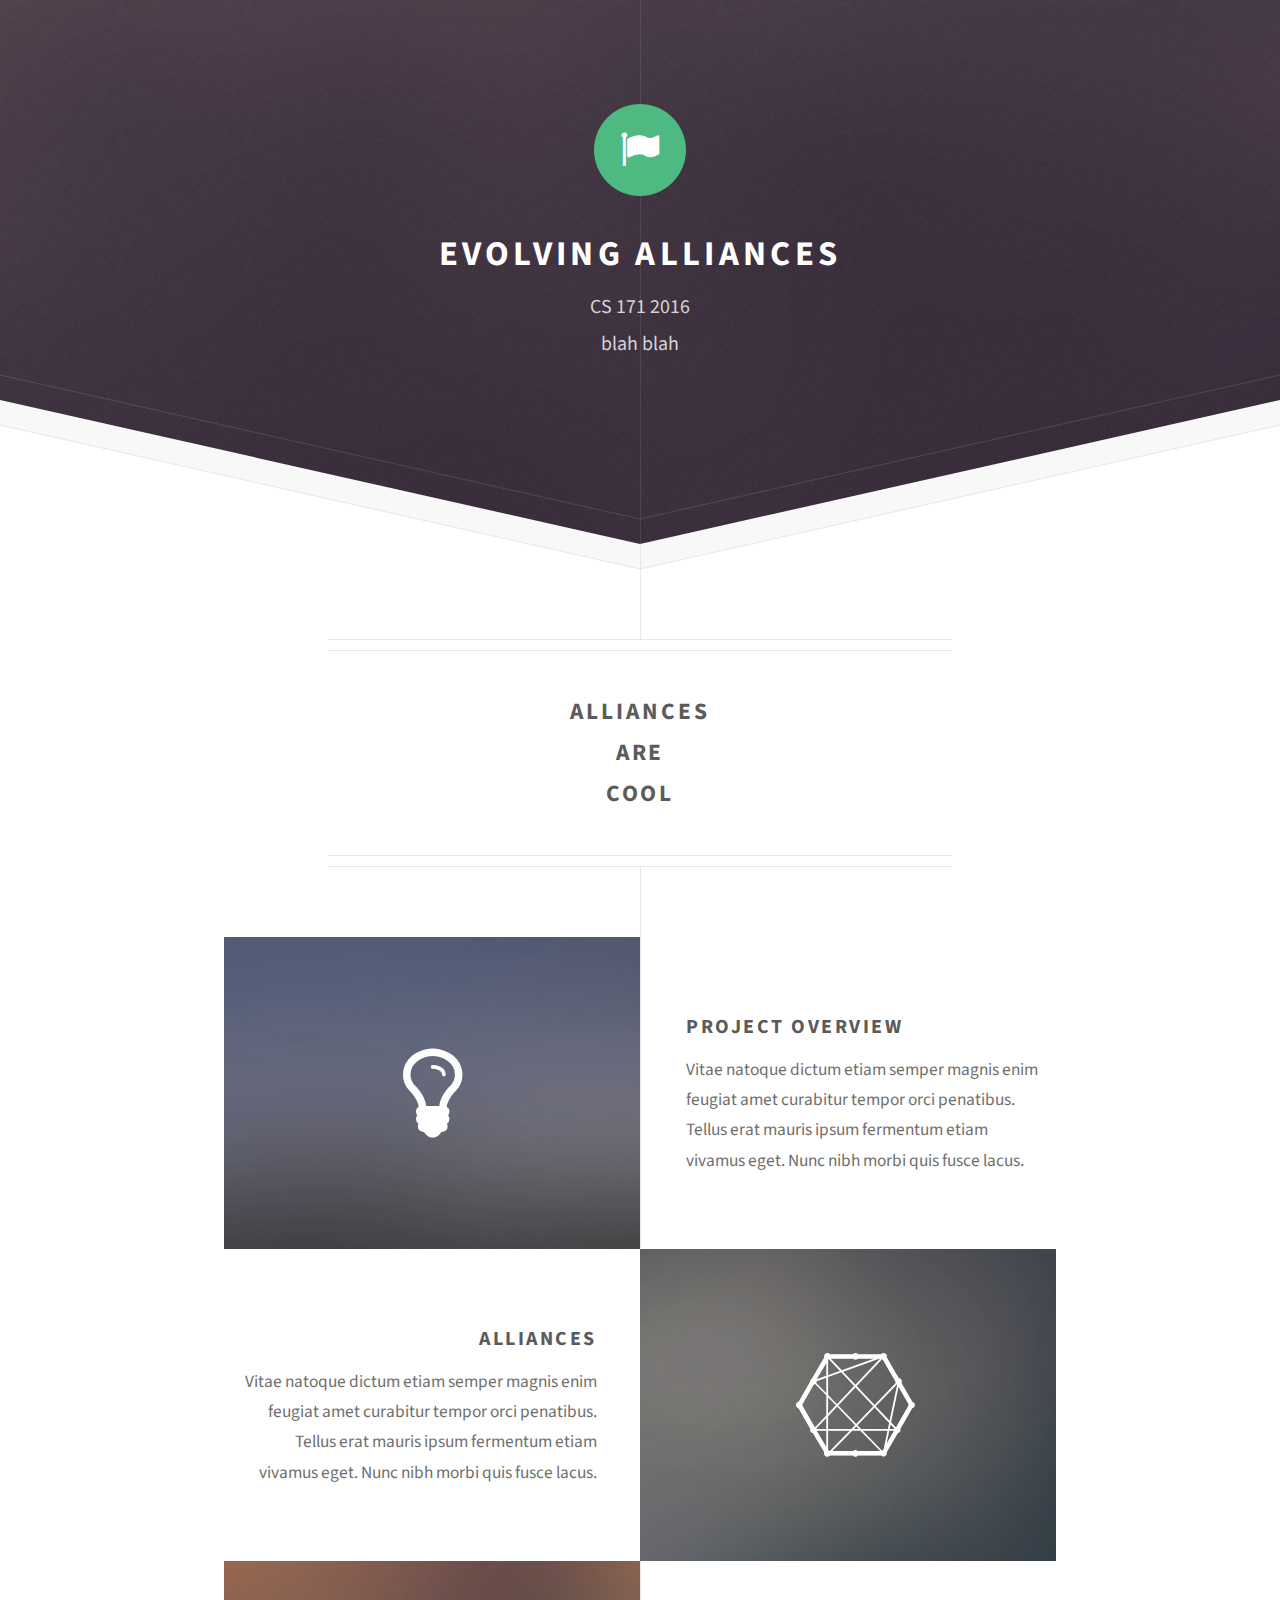
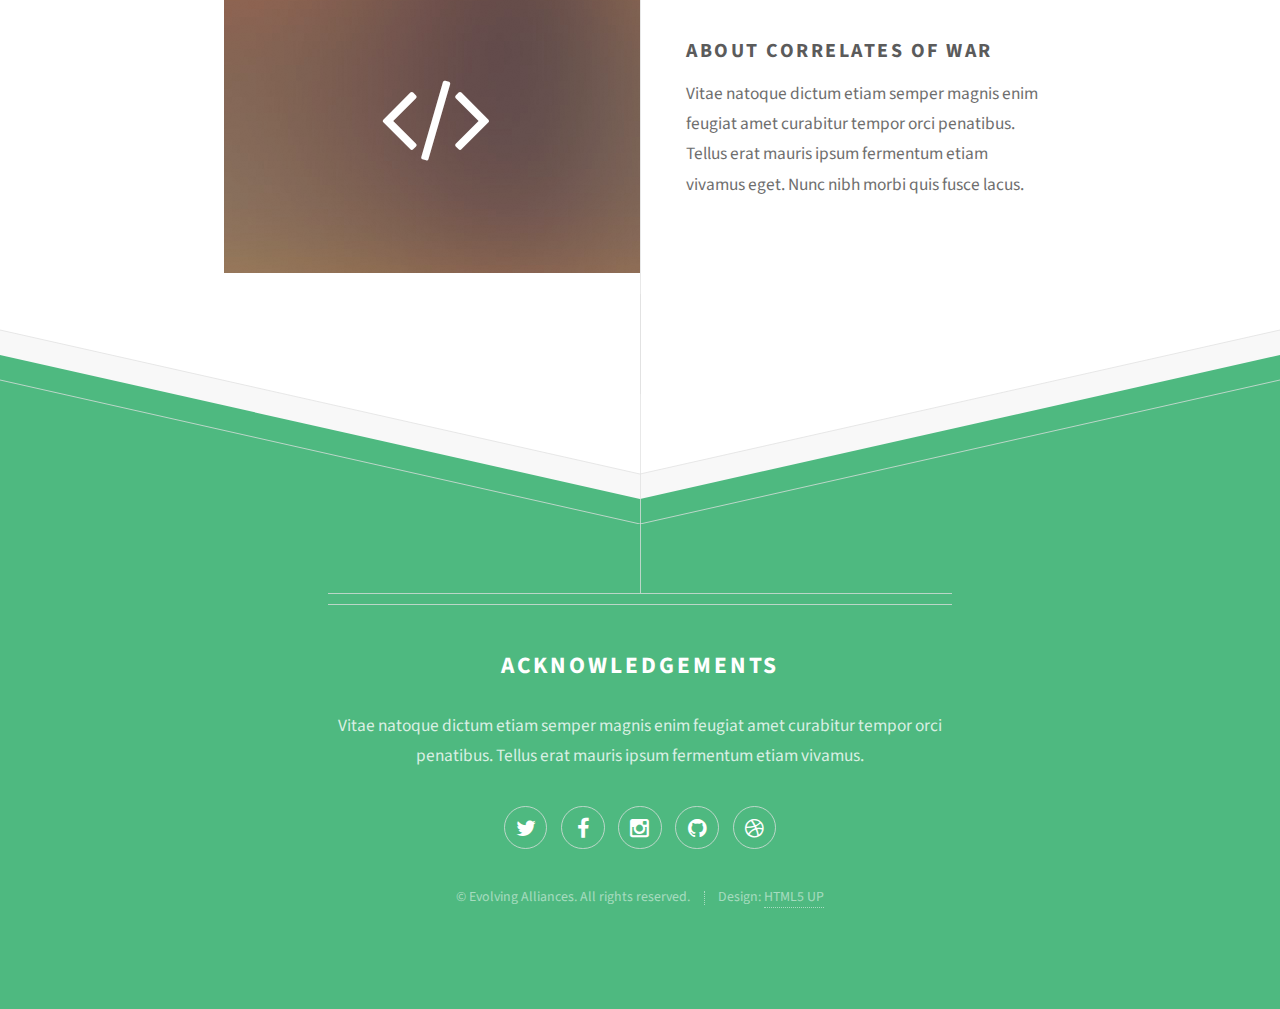
==== full-site/index.html @ dded94b3 "full site stuff, still super not final" ====
<!DOCTYPE HTML>
<!--
	Directive by HTML5 UP
	html5up.net | @n33co
	Free for personal and commercial use under the CCA 3.0 license (html5up.net/license)
-->
<html>
	<head>
		<title>Directive by HTML5 UP</title>
		<meta charset="utf-8" />
		<meta name="viewport" content="width=device-width, initial-scale=1" />
		<!--[if lte IE 8]><script src="assets/js/ie/html5shiv.js"></script><![endif]-->
		<link rel="stylesheet" href="assets/css/main.css" />
		<!--[if lte IE 8]><link rel="stylesheet" href="assets/css/ie8.css" /><![endif]-->
	</head>
	<body>

		<!-- Header -->
			<div id="header">
				<span class="logo icon fa-flag"></span>
				<h1>Evolving Alliances</h1>
				<p>CS 171 2016</p>
				<p>blah blah</p>
			</div>

		<!-- Main -->
			<div id="main">

				<header class="major container 75%">
					<h2>alliances
					<br />
					are
					<br />
					cool</h2>
					<!--
					<p>Tellus erat mauris ipsum fermentum<br />
					etiam vivamus nunc nibh morbi.</p>
					-->
				</header>

				<div class="box alt container">
					<section class="feature left">
						<a href="overview.html" class="image icon  fa-lightbulb-o"><img src="images/pic01.jpg" alt="" /></a>
						<div class="content">
							<h3>Project Overview</h3>
							<p>Vitae natoque dictum etiam semper magnis enim feugiat amet curabitur tempor orci penatibus. Tellus erat mauris ipsum fermentum etiam vivamus eget. Nunc nibh morbi quis fusce lacus.</p>
						</div>
					</section>
					<section class="feature right">
						<a href="map.html" class="image icon  fa-connectdevelop"><img src="images/pic02.jpg" alt="" /></a>
						<div class="content">
							<h3>Alliances</h3>
							<p>Vitae natoque dictum etiam semper magnis enim feugiat amet curabitur tempor orci penatibus. Tellus erat mauris ipsum fermentum etiam vivamus eget. Nunc nibh morbi quis fusce lacus.</p>
						</div>
					</section>
					<section class="feature left">
						<a href="correlates.html" class="image icon fa-code"><img src="images/pic03.jpg" alt="" /></a>
						<div class="content">
							<h3>About Correlates of War</h3>
							<p>Vitae natoque dictum etiam semper magnis enim feugiat amet curabitur tempor orci penatibus. Tellus erat mauris ipsum fermentum etiam vivamus eget. Nunc nibh morbi quis fusce lacus.</p>
						</div>
					</section>
				</div>

				<!--
				<div class="box container">
					<header>
						<h2>A lot of generic stuff</h2>
					</header>
					<section>
						<header>
							<h3>Paragraph</h3>
							<p>This is the subtitle for this particular heading</p>
						</header>
						<p>Phasellus nisl nisl, varius id <sup>porttitor sed pellentesque</sup> ac orci. Pellentesque
						habitant <strong>strong</strong> tristique <b>bold</b> et netus <i>italic</i> malesuada <em>emphasized</em> ac turpis egestas. Morbi
						leo suscipit ut. Praesent <sub>id turpis vitae</sub> turpis pretium ultricies. Vestibulum sit
						amet risus elit.</p>
					</section>
					<section>
						<header>
							<h3>Blockquote</h3>
						</header>
						<blockquote>Fringilla nisl. Donec accumsan interdum nisi, quis tincidunt felis sagittis eget.
						tempus euismod. Vestibulum ante ipsum primis in faucibus.</blockquote>
					</section>
					<section>
						<header>
							<h3>Divider</h3>
						</header>
						<p>Donec consectetur vestibulum dolor et pulvinar. Etiam vel felis enim, at viverra
						ligula. Ut porttitor sagittis lorem, quis eleifend nisi ornare vel. Praesent nec orci
						facilisis leo magna. Cras sit amet urna eros, id egestas urna. Quisque aliquam
						tempus euismod. Vestibulum ante ipsum primis in faucibus orci luctus et ultrices
						posuere cubilia.</p>
						<hr />
						<p>Donec consectetur vestibulum dolor et pulvinar. Etiam vel felis enim, at viverra
						ligula. Ut porttitor sagittis lorem, quis eleifend nisi ornare vel. Praesent nec orci
						facilisis leo magna. Cras sit amet urna eros, id egestas urna. Quisque aliquam
						tempus euismod. Vestibulum ante ipsum primis in faucibus orci luctus et ultrices
						posuere cubilia.</p>
					</section>
					<section>
						<header>
							<h3>Unordered List</h3>
						</header>
						<ul class="default">
							<li>Donec consectetur vestibulum dolor et pulvinar. Etiam vel felis enim, at viverra ligula. Ut porttitor sagittis lorem, quis eleifend nisi ornare vel.</li>
							<li>Donec consectetur vestibulum dolor et pulvinar. Etiam vel felis enim, at viverra ligula. Ut porttitor sagittis lorem, quis eleifend nisi ornare vel.</li>
							<li>Donec consectetur vestibulum dolor et pulvinar. Etiam vel felis enim, at viverra ligula. Ut porttitor sagittis lorem, quis eleifend nisi ornare vel.</li>
							<li>Donec consectetur vestibulum dolor et pulvinar. Etiam vel felis enim, at viverra ligula. Ut porttitor sagittis lorem, quis eleifend nisi ornare vel.</li>
						</ul>
					</section>
					<section>
						<header>
							<h3>Ordered List</h3>
						</header>
						<ol class="default">
							<li>Donec consectetur vestibulum dolor et pulvinar. Etiam vel felis enim, at viverra ligula. Ut porttitor sagittis lorem, quis eleifend nisi ornare vel.</li>
							<li>Donec consectetur vestibulum dolor et pulvinar. Etiam vel felis enim, at viverra ligula. Ut porttitor sagittis lorem, quis eleifend nisi ornare vel.</li>
							<li>Donec consectetur vestibulum dolor et pulvinar. Etiam vel felis enim, at viverra ligula. Ut porttitor sagittis lorem, quis eleifend nisi ornare vel.</li>
							<li>Donec consectetur vestibulum dolor et pulvinar. Etiam vel felis enim, at viverra ligula. Ut porttitor sagittis lorem, quis eleifend nisi ornare vel.</li>
						</ol>
					</section>
					<section>
						<header>
							<h3>Table</h3>
						</header>
						<div class="table-wrapper">
							<table class="default">
								<thead>
									<tr>
										<th>ID</th>
										<th>Name</th>
										<th>Description</th>
										<th>Price</th>
									</tr>
								</thead>
								<tbody>
									<tr>
										<td>45815</td>
										<td>Something</td>
										<td>Ut porttitor sagittis lorem, quis eleifend nisi ornare vel.</td>
										<td>29.99</td>
									</tr>
									<tr>
										<td>24524</td>
										<td>Nothing</td>
										<td>Ut porttitor sagittis lorem, quis eleifend nisi ornare vel.</td>
										<td>19.99</td>
									</tr>
									<tr>
										<td>45815</td>
										<td>Something</td>
										<td>Ut porttitor sagittis lorem, quis eleifend nisi ornare vel.</td>
										<td>29.99</td>
									</tr>
									<tr>
										<td>24524</td>
										<td>Nothing</td>
										<td>Ut porttitor sagittis lorem, quis eleifend nisi ornare vel.</td>
										<td>19.99</td>
									</tr>
								</tbody>
								<tfoot>
									<tr>
										<td colspan="3"></td>
										<td>100.00</td>
									</tr>
								</tfoot>
							</table>
						</div>
					</section>
					<section>
						<header>
							<h3>Form</h3>
						</header>
						<form method="post" action="#">
							<div class="row">
								<div class="6u 12u(mobilep)">
									<label for="name">Name</label>
									<input class="text" type="text" name="name" id="name" value="" placeholder="John Doe" />
								</div>
								<div class="6u 12u(mobilep)">
									<label for="email">Email</label>
									<input class="text" type="text" name="email" id="email" value="" placeholder="johndoe@domain.tld" />
								</div>
							</div>
							<div class="row">
								<div class="12u">
									<label for="subject">Subject</label>
									<input class="text" type="text" name="subject" id="subject" value="" placeholder="Enter your subject" />
								</div>
							</div>
							<div class="row">
								<div class="12u">
									<label for="subject">Message</label>
									<textarea name="message" id="message" placeholder="Enter your message" rows="6"></textarea>
								</div>
							</div>
							<div class="row">
								<div class="12u">
									<ul class="actions">
										<li><input type="submit" value="Send" /></li>
										<li><input type="reset" value="Reset" class="alt" /></li>
									</ul>
								</div>
							</div>
						</form>
					</section>
				</div>
				-->

			</div>

		<!-- Footer -->
			<div id="footer">
				<div class="container 75%">

					<header class="major last">
						<h2>Acknowledgements</h2>
					</header>

					<p>Vitae natoque dictum etiam semper magnis enim feugiat amet curabitur tempor
					orci penatibus. Tellus erat mauris ipsum fermentum etiam vivamus.</p>

					<ul class="icons">
						<li><a href="#" class="icon fa-twitter"><span class="label">Twitter</span></a></li>
						<li><a href="#" class="icon fa-facebook"><span class="label">Facebook</span></a></li>
						<li><a href="#" class="icon fa-instagram"><span class="label">Instagram</span></a></li>
						<li><a href="#" class="icon fa-github"><span class="label">Github</span></a></li>
						<li><a href="#" class="icon fa-dribbble"><span class="label">Dribbble</span></a></li>
					</ul>

					<ul class="copyright">
						<li>&copy; Evolving Alliances. All rights reserved.</li><li>Design: <a href="http://html5up.net">HTML5 UP</a></li>
					</ul>

				</div>
			</div>

		<!-- Scripts -->
			<script src="assets/js/jquery.min.js"></script>
			<script src="assets/js/skel.min.js"></script>
			<script src="assets/js/util.js"></script>
			<!--[if lte IE 8]><script src="assets/js/ie/respond.min.js"></script><![endif]-->
			<script src="assets/js/main.js"></script>

	</body>
</html>
---- full-site/assets/css/main.css ----
@import url("font-awesome.min.css");
@import url("http://fonts.googleapis.com/css?family=Source+Sans+Pro:300,300italic,400,400italic,600,600italic,700,700italic");

/*
	Directive by HTML5 UP
	html5up.net | @n33co
	Free for personal and commercial use under the CCA 3.0 license (html5up.net/license)
*/

/* Reset */

	html, body, div, span, applet, object, iframe, h1, h2, h3, h4, h5, h6, p, blockquote, pre, a, abbr, acronym, address, big, cite, code, del, dfn, em, img, ins, kbd, q, s, samp, small, strike, strong, sub, sup, tt, var, b, u, i, center, dl, dt, dd, ol, ul, li, fieldset, form, label, legend, table, caption, tbody, tfoot, thead, tr, th, td, article, aside, canvas, details, embed, figure, figcaption, footer, header, hgroup, menu, nav, output, ruby, section, summary, time, mark, audio, video {
		margin: 0;
		padding: 0;
		border: 0;
		font-size: 100%;
		font: inherit;
		vertical-align: baseline;
	}

	article, aside, details, figcaption, figure, footer, header, hgroup, menu, nav, section {
		display: block;
	}

	body {
		line-height: 1;
	}

	ol, ul {
		list-style: none;
	}

	blockquote, q {
		quotes: none;
	}

	blockquote:before, blockquote:after, q:before, q:after {
		content: '';
		content: none;
	}

	table {
		border-collapse: collapse;
		border-spacing: 0;
	}

	body {
		-webkit-text-size-adjust: none;
	}

/* Box Model */

	*, *:before, *:after {
		-moz-box-sizing: border-box;
		-webkit-box-sizing: border-box;
		box-sizing: border-box;
	}

/* Containers */

	.container {
		margin-left: auto;
		margin-right: auto;
	}

	.container.\31 25\25 {
		width: 100%;
		max-width: 63.75em;
		min-width: 51em;
	}

	.container.\37 5\25 {
		width: 38.25em;
	}

	.container.\35 0\25 {
		width: 25.5em;
	}

	.container.\32 5\25 {
		width: 12.75em;
	}

	.container {
		width: 51em;
	}

	@media screen and (max-width: 1680px) {

		.container.\31 25\25 {
			width: 100%;
			max-width: 63.75em;
			min-width: 51em;
		}

		.container.\37 5\25 {
			width: 38.25em;
		}

		.container.\35 0\25 {
			width: 25.5em;
		}

		.container.\32 5\25 {
			width: 12.75em;
		}

		.container {
			width: 51em;
		}

	}

	@media screen and (max-width: 1280px) {

		.container.\31 25\25 {
			width: 100%;
			max-width: 60em;
			min-width: 48em;
		}

		.container.\37 5\25 {
			width: 36em;
		}

		.container.\35 0\25 {
			width: 24em;
		}

		.container.\32 5\25 {
			width: 12em;
		}

		.container {
			width: 48em;
		}

	}

	@media screen and (max-width: 980px) {

		.container.\31 25\25 {
			width: 100%;
			max-width: 118.75%;
			min-width: 95%;
		}

		.container.\37 5\25 {
			width: 71.25%;
		}

		.container.\35 0\25 {
			width: 47.5%;
		}

		.container.\32 5\25 {
			width: 23.75%;
		}

		.container {
			width: 95%;
		}

	}

	@media screen and (max-width: 840px) {

		.container.\31 25\25 {
			width: 100%;
			max-width: 118.75%;
			min-width: 95%;
		}

		.container.\37 5\25 {
			width: 71.25%;
		}

		.container.\35 0\25 {
			width: 47.5%;
		}

		.container.\32 5\25 {
			width: 23.75%;
		}

		.container {
			width: 95% !important;
		}

	}

	@media screen and (max-width: 736px) {

		.container.\31 25\25 {
			width: 100%;
			max-width: 112.5%;
			min-width: 90%;
		}

		.container.\37 5\25 {
			width: 67.5%;
		}

		.container.\35 0\25 {
			width: 45%;
		}

		.container.\32 5\25 {
			width: 22.5%;
		}

		.container {
			width: 90% !important;
		}

	}

	@media screen and (max-width: 480px) {

		.container.\31 25\25 {
			width: 100%;
			max-width: 125%;
			min-width: 100%;
		}

		.container.\37 5\25 {
			width: 75%;
		}

		.container.\35 0\25 {
			width: 50%;
		}

		.container.\32 5\25 {
			width: 25%;
		}

		.container {
			width: 100% !important;
		}

	}

/* Grid */

	.row {
		border-bottom: solid 1px transparent;
		-moz-box-sizing: border-box;
		-webkit-box-sizing: border-box;
		box-sizing: border-box;
	}

	.row > * {
		float: left;
		-moz-box-sizing: border-box;
		-webkit-box-sizing: border-box;
		box-sizing: border-box;
	}

	.row:after, .row:before {
		content: '';
		display: block;
		clear: both;
		height: 0;
	}

	.row.uniform > * > :first-child {
		margin-top: 0;
	}

	.row.uniform > * > :last-child {
		margin-bottom: 0;
	}

	.row.\30 \25 > * {
		padding: 0px 0 0 0px;
	}

	.row.\30 \25 {
		margin: 0px 0 -1px 0px;
	}

	.row.uniform.\30 \25 > * {
		padding: 0px 0 0 0px;
	}

	.row.uniform.\30 \25 {
		margin: 0px 0 -1px 0px;
	}

	.row > * {
		padding: 30px 0 0 30px;
	}

	.row {
		margin: -30px 0 -1px -30px;
	}

	.row.uniform > * {
		padding: 30px 0 0 30px;
	}

	.row.uniform {
		margin: -30px 0 -1px -30px;
	}

	.row.\32 00\25 > * {
		padding: 60px 0 0 60px;
	}

	.row.\32 00\25 {
		margin: -60px 0 -1px -60px;
	}

	.row.uniform.\32 00\25 > * {
		padding: 60px 0 0 60px;
	}

	.row.uniform.\32 00\25 {
		margin: -60px 0 -1px -60px;
	}

	.row.\31 50\25 > * {
		padding: 45px 0 0 45px;
	}

	.row.\31 50\25 {
		margin: -45px 0 -1px -45px;
	}

	.row.uniform.\31 50\25 > * {
		padding: 45px 0 0 45px;
	}

	.row.uniform.\31 50\25 {
		margin: -45px 0 -1px -45px;
	}

	.row.\35 0\25 > * {
		padding: 15px 0 0 15px;
	}

	.row.\35 0\25 {
		margin: -15px 0 -1px -15px;
	}

	.row.uniform.\35 0\25 > * {
		padding: 15px 0 0 15px;
	}

	.row.uniform.\35 0\25 {
		margin: -15px 0 -1px -15px;
	}

	.row.\32 5\25 > * {
		padding: 7.5px 0 0 7.5px;
	}

	.row.\32 5\25 {
		margin: -7.5px 0 -1px -7.5px;
	}

	.row.uniform.\32 5\25 > * {
		padding: 7.5px 0 0 7.5px;
	}

	.row.uniform.\32 5\25 {
		margin: -7.5px 0 -1px -7.5px;
	}

	.\31 2u, .\31 2u\24 {
		width: 100%;
		clear: none;
		margin-left: 0;
	}

	.\31 1u, .\31 1u\24 {
		width: 91.6666666667%;
		clear: none;
		margin-left: 0;
	}

	.\31 0u, .\31 0u\24 {
		width: 83.3333333333%;
		clear: none;
		margin-left: 0;
	}

	.\39 u, .\39 u\24 {
		width: 75%;
		clear: none;
		margin-left: 0;
	}

	.\38 u, .\38 u\24 {
		width: 66.6666666667%;
		clear: none;
		margin-left: 0;
	}

	.\37 u, .\37 u\24 {
		width: 58.3333333333%;
		clear: none;
		margin-left: 0;
	}

	.\36 u, .\36 u\24 {
		width: 50%;
		clear: none;
		margin-left: 0;
	}

	.\35 u, .\35 u\24 {
		width: 41.6666666667%;
		clear: none;
		margin-left: 0;
	}

	.\34 u, .\34 u\24 {
		width: 33.3333333333%;
		clear: none;
		margin-left: 0;
	}

	.\33 u, .\33 u\24 {
		width: 25%;
		clear: none;
		margin-left: 0;
	}

	.\32 u, .\32 u\24 {
		width: 16.6666666667%;
		clear: none;
		margin-left: 0;
	}

	.\31 u, .\31 u\24 {
		width: 8.3333333333%;
		clear: none;
		margin-left: 0;
	}

	.\31 2u\24 + *,
	.\31 1u\24 + *,
	.\31 0u\24 + *,
	.\39 u\24 + *,
	.\38 u\24 + *,
	.\37 u\24 + *,
	.\36 u\24 + *,
	.\35 u\24 + *,
	.\34 u\24 + *,
	.\33 u\24 + *,
	.\32 u\24 + *,
	.\31 u\24 + * {
		clear: left;
	}

	.\-11u {
		margin-left: 91.66667%;
	}

	.\-10u {
		margin-left: 83.33333%;
	}

	.\-9u {
		margin-left: 75%;
	}

	.\-8u {
		margin-left: 66.66667%;
	}

	.\-7u {
		margin-left: 58.33333%;
	}

	.\-6u {
		margin-left: 50%;
	}

	.\-5u {
		margin-left: 41.66667%;
	}

	.\-4u {
		margin-left: 33.33333%;
	}

	.\-3u {
		margin-left: 25%;
	}

	.\-2u {
		margin-left: 16.66667%;
	}

	.\-1u {
		margin-left: 8.33333%;
	}

	@media screen and (max-width: 1680px) {

		.row > * {
			padding: 30px 0 0 30px;
		}

		.row {
			margin: -30px 0 -1px -30px;
		}

		.row.uniform > * {
			padding: 30px 0 0 30px;
		}

		.row.uniform {
			margin: -30px 0 -1px -30px;
		}

		.row.\32 00\25 > * {
			padding: 60px 0 0 60px;
		}

		.row.\32 00\25 {
			margin: -60px 0 -1px -60px;
		}

		.row.uniform.\32 00\25 > * {
			padding: 60px 0 0 60px;
		}

		.row.uniform.\32 00\25 {
			margin: -60px 0 -1px -60px;
		}

		.row.\31 50\25 > * {
			padding: 45px 0 0 45px;
		}

		.row.\31 50\25 {
			margin: -45px 0 -1px -45px;
		}

		.row.uniform.\31 50\25 > * {
			padding: 45px 0 0 45px;
		}

		.row.uniform.\31 50\25 {
			margin: -45px 0 -1px -45px;
		}

		.row.\35 0\25 > * {
			padding: 15px 0 0 15px;
		}

		.row.\35 0\25 {
			margin: -15px 0 -1px -15px;
		}

		.row.uniform.\35 0\25 > * {
			padding: 15px 0 0 15px;
		}

		.row.uniform.\35 0\25 {
			margin: -15px 0 -1px -15px;
		}

		.row.\32 5\25 > * {
			padding: 7.5px 0 0 7.5px;
		}

		.row.\32 5\25 {
			margin: -7.5px 0 -1px -7.5px;
		}

		.row.uniform.\32 5\25 > * {
			padding: 7.5px 0 0 7.5px;
		}

		.row.uniform.\32 5\25 {
			margin: -7.5px 0 -1px -7.5px;
		}

		.\31 2u\28wide\29, .\31 2u\24\28wide\29 {
			width: 100%;
			clear: none;
			margin-left: 0;
		}

		.\31 1u\28wide\29, .\31 1u\24\28wide\29 {
			width: 91.6666666667%;
			clear: none;
			margin-left: 0;
		}

		.\31 0u\28wide\29, .\31 0u\24\28wide\29 {
			width: 83.3333333333%;
			clear: none;
			margin-left: 0;
		}

		.\39 u\28wide\29, .\39 u\24\28wide\29 {
			width: 75%;
			clear: none;
			margin-left: 0;
		}

		.\38 u\28wide\29, .\38 u\24\28wide\29 {
			width: 66.6666666667%;
			clear: none;
			margin-left: 0;
		}

		.\37 u\28wide\29, .\37 u\24\28wide\29 {
			width: 58.3333333333%;
			clear: none;
			margin-left: 0;
		}

		.\36 u\28wide\29, .\36 u\24\28wide\29 {
			width: 50%;
			clear: none;
			margin-left: 0;
		}

		.\35 u\28wide\29, .\35 u\24\28wide\29 {
			width: 41.6666666667%;
			clear: none;
			margin-left: 0;
		}

		.\34 u\28wide\29, .\34 u\24\28wide\29 {
			width: 33.3333333333%;
			clear: none;
			margin-left: 0;
		}

		.\33 u\28wide\29, .\33 u\24\28wide\29 {
			width: 25%;
			clear: none;
			margin-left: 0;
		}

		.\32 u\28wide\29, .\32 u\24\28wide\29 {
			width: 16.6666666667%;
			clear: none;
			margin-left: 0;
		}

		.\31 u\28wide\29, .\31 u\24\28wide\29 {
			width: 8.3333333333%;
			clear: none;
			margin-left: 0;
		}

		.\31 2u\24\28wide\29 + *,
		.\31 1u\24\28wide\29 + *,
		.\31 0u\24\28wide\29 + *,
		.\39 u\24\28wide\29 + *,
		.\38 u\24\28wide\29 + *,
		.\37 u\24\28wide\29 + *,
		.\36 u\24\28wide\29 + *,
		.\35 u\24\28wide\29 + *,
		.\34 u\24\28wide\29 + *,
		.\33 u\24\28wide\29 + *,
		.\32 u\24\28wide\29 + *,
		.\31 u\24\28wide\29 + * {
			clear: left;
		}

		.\-11u\28wide\29 {
			margin-left: 91.66667%;
		}

		.\-10u\28wide\29 {
			margin-left: 83.33333%;
		}

		.\-9u\28wide\29 {
			margin-left: 75%;
		}

		.\-8u\28wide\29 {
			margin-left: 66.66667%;
		}

		.\-7u\28wide\29 {
			margin-left: 58.33333%;
		}

		.\-6u\28wide\29 {
			margin-left: 50%;
		}

		.\-5u\28wide\29 {
			margin-left: 41.66667%;
		}

		.\-4u\28wide\29 {
			margin-left: 33.33333%;
		}

		.\-3u\28wide\29 {
			margin-left: 25%;
		}

		.\-2u\28wide\29 {
			margin-left: 16.66667%;
		}

		.\-1u\28wide\29 {
			margin-left: 8.33333%;
		}

	}

	@media screen and (max-width: 1280px) {

		.row > * {
			padding: 30px 0 0 30px;
		}

		.row {
			margin: -30px 0 -1px -30px;
		}

		.row.uniform > * {
			padding: 30px 0 0 30px;
		}

		.row.uniform {
			margin: -30px 0 -1px -30px;
		}

		.row.\32 00\25 > * {
			padding: 60px 0 0 60px;
		}

		.row.\32 00\25 {
			margin: -60px 0 -1px -60px;
		}

		.row.uniform.\32 00\25 > * {
			padding: 60px 0 0 60px;
		}

		.row.uniform.\32 00\25 {
			margin: -60px 0 -1px -60px;
		}

		.row.\31 50\25 > * {
			padding: 45px 0 0 45px;
		}

		.row.\31 50\25 {
			margin: -45px 0 -1px -45px;
		}

		.row.uniform.\31 50\25 > * {
			padding: 45px 0 0 45px;
		}

		.row.uniform.\31 50\25 {
			margin: -45px 0 -1px -45px;
		}

		.row.\35 0\25 > * {
			padding: 15px 0 0 15px;
		}

		.row.\35 0\25 {
			margin: -15px 0 -1px -15px;
		}

		.row.uniform.\35 0\25 > * {
			padding: 15px 0 0 15px;
		}

		.row.uniform.\35 0\25 {
			margin: -15px 0 -1px -15px;
		}

		.row.\32 5\25 > * {
			padding: 7.5px 0 0 7.5px;
		}

		.row.\32 5\25 {
			margin: -7.5px 0 -1px -7.5px;
		}

		.row.uniform.\32 5\25 > * {
			padding: 7.5px 0 0 7.5px;
		}

		.row.uniform.\32 5\25 {
			margin: -7.5px 0 -1px -7.5px;
		}

		.\31 2u\28normal\29, .\31 2u\24\28normal\29 {
			width: 100%;
			clear: none;
			margin-left: 0;
		}

		.\31 1u\28normal\29, .\31 1u\24\28normal\29 {
			width: 91.6666666667%;
			clear: none;
			margin-left: 0;
		}

		.\31 0u\28normal\29, .\31 0u\24\28normal\29 {
			width: 83.3333333333%;
			clear: none;
			margin-left: 0;
		}

		.\39 u\28normal\29, .\39 u\24\28normal\29 {
			width: 75%;
			clear: none;
			margin-left: 0;
		}

		.\38 u\28normal\29, .\38 u\24\28normal\29 {
			width: 66.6666666667%;
			clear: none;
			margin-left: 0;
		}

		.\37 u\28normal\29, .\37 u\24\28normal\29 {
			width: 58.3333333333%;
			clear: none;
			margin-left: 0;
		}

		.\36 u\28normal\29, .\36 u\24\28normal\29 {
			width: 50%;
			clear: none;
			margin-left: 0;
		}

		.\35 u\28normal\29, .\35 u\24\28normal\29 {
			width: 41.6666666667%;
			clear: none;
			margin-left: 0;
		}

		.\34 u\28normal\29, .\34 u\24\28normal\29 {
			width: 33.3333333333%;
			clear: none;
			margin-left: 0;
		}

		.\33 u\28normal\29, .\33 u\24\28normal\29 {
			width: 25%;
			clear: none;
			margin-left: 0;
		}

		.\32 u\28normal\29, .\32 u\24\28normal\29 {
			width: 16.6666666667%;
			clear: none;
			margin-left: 0;
		}

		.\31 u\28normal\29, .\31 u\24\28normal\29 {
			width: 8.3333333333%;
			clear: none;
			margin-left: 0;
		}

		.\31 2u\24\28normal\29 + *,
		.\31 1u\24\28normal\29 + *,
		.\31 0u\24\28normal\29 + *,
		.\39 u\24\28normal\29 + *,
		.\38 u\24\28normal\29 + *,
		.\37 u\24\28normal\29 + *,
		.\36 u\24\28normal\29 + *,
		.\35 u\24\28normal\29 + *,
		.\34 u\24\28normal\29 + *,
		.\33 u\24\28normal\29 + *,
		.\32 u\24\28normal\29 + *,
		.\31 u\24\28normal\29 + * {
			clear: left;
		}

		.\-11u\28normal\29 {
			margin-left: 91.66667%;
		}

		.\-10u\28normal\29 {
			margin-left: 83.33333%;
		}

		.\-9u\28normal\29 {
			margin-left: 75%;
		}

		.\-8u\28normal\29 {
			margin-left: 66.66667%;
		}

		.\-7u\28normal\29 {
			margin-left: 58.33333%;
		}

		.\-6u\28normal\29 {
			margin-left: 50%;
		}

		.\-5u\28normal\29 {
			margin-left: 41.66667%;
		}

		.\-4u\28normal\29 {
			margin-left: 33.33333%;
		}

		.\-3u\28normal\29 {
			margin-left: 25%;
		}

		.\-2u\28normal\29 {
			margin-left: 16.66667%;
		}

		.\-1u\28normal\29 {
			margin-left: 8.33333%;
		}

	}

	@media screen and (max-width: 980px) {

		.row > * {
			padding: 30px 0 0 30px;
		}

		.row {
			margin: -30px 0 -1px -30px;
		}

		.row.uniform > * {
			padding: 30px 0 0 30px;
		}

		.row.uniform {
			margin: -30px 0 -1px -30px;
		}

		.row.\32 00\25 > * {
			padding: 60px 0 0 60px;
		}

		.row.\32 00\25 {
			margin: -60px 0 -1px -60px;
		}

		.row.uniform.\32 00\25 > * {
			padding: 60px 0 0 60px;
		}

		.row.uniform.\32 00\25 {
			margin: -60px 0 -1px -60px;
		}

		.row.\31 50\25 > * {
			padding: 45px 0 0 45px;
		}

		.row.\31 50\25 {
			margin: -45px 0 -1px -45px;
		}

		.row.uniform.\31 50\25 > * {
			padding: 45px 0 0 45px;
		}

		.row.uniform.\31 50\25 {
			margin: -45px 0 -1px -45px;
		}

		.row.\35 0\25 > * {
			padding: 15px 0 0 15px;
		}

		.row.\35 0\25 {
			margin: -15px 0 -1px -15px;
		}

		.row.uniform.\35 0\25 > * {
			padding: 15px 0 0 15px;
		}

		.row.uniform.\35 0\25 {
			margin: -15px 0 -1px -15px;
		}

		.row.\32 5\25 > * {
			padding: 7.5px 0 0 7.5px;
		}

		.row.\32 5\25 {
			margin: -7.5px 0 -1px -7.5px;
		}

		.row.uniform.\32 5\25 > * {
			padding: 7.5px 0 0 7.5px;
		}

		.row.uniform.\32 5\25 {
			margin: -7.5px 0 -1px -7.5px;
		}

		.\31 2u\28narrow\29, .\31 2u\24\28narrow\29 {
			width: 100%;
			clear: none;
			margin-left: 0;
		}

		.\31 1u\28narrow\29, .\31 1u\24\28narrow\29 {
			width: 91.6666666667%;
			clear: none;
			margin-left: 0;
		}

		.\31 0u\28narrow\29, .\31 0u\24\28narrow\29 {
			width: 83.3333333333%;
			clear: none;
			margin-left: 0;
		}

		.\39 u\28narrow\29, .\39 u\24\28narrow\29 {
			width: 75%;
			clear: none;
			margin-left: 0;
		}

		.\38 u\28narrow\29, .\38 u\24\28narrow\29 {
			width: 66.6666666667%;
			clear: none;
			margin-left: 0;
		}

		.\37 u\28narrow\29, .\37 u\24\28narrow\29 {
			width: 58.3333333333%;
			clear: none;
			margin-left: 0;
		}

		.\36 u\28narrow\29, .\36 u\24\28narrow\29 {
			width: 50%;
			clear: none;
			margin-left: 0;
		}

		.\35 u\28narrow\29, .\35 u\24\28narrow\29 {
			width: 41.6666666667%;
			clear: none;
			margin-left: 0;
		}

		.\34 u\28narrow\29, .\34 u\24\28narrow\29 {
			width: 33.3333333333%;
			clear: none;
			margin-left: 0;
		}

		.\33 u\28narrow\29, .\33 u\24\28narrow\29 {
			width: 25%;
			clear: none;
			margin-left: 0;
		}

		.\32 u\28narrow\29, .\32 u\24\28narrow\29 {
			width: 16.6666666667%;
			clear: none;
			margin-left: 0;
		}

		.\31 u\28narrow\29, .\31 u\24\28narrow\29 {
			width: 8.3333333333%;
			clear: none;
			margin-left: 0;
		}

		.\31 2u\24\28narrow\29 + *,
		.\31 1u\24\28narrow\29 + *,
		.\31 0u\24\28narrow\29 + *,
		.\39 u\24\28narrow\29 + *,
		.\38 u\24\28narrow\29 + *,
		.\37 u\24\28narrow\29 + *,
		.\36 u\24\28narrow\29 + *,
		.\35 u\24\28narrow\29 + *,
		.\34 u\24\28narrow\29 + *,
		.\33 u\24\28narrow\29 + *,
		.\32 u\24\28narrow\29 + *,
		.\31 u\24\28narrow\29 + * {
			clear: left;
		}

		.\-11u\28narrow\29 {
			margin-left: 91.66667%;
		}

		.\-10u\28narrow\29 {
			margin-left: 83.33333%;
		}

		.\-9u\28narrow\29 {
			margin-left: 75%;
		}

		.\-8u\28narrow\29 {
			margin-left: 66.66667%;
		}

		.\-7u\28narrow\29 {
			margin-left: 58.33333%;
		}

		.\-6u\28narrow\29 {
			margin-left: 50%;
		}

		.\-5u\28narrow\29 {
			margin-left: 41.66667%;
		}

		.\-4u\28narrow\29 {
			margin-left: 33.33333%;
		}

		.\-3u\28narrow\29 {
			margin-left: 25%;
		}

		.\-2u\28narrow\29 {
			margin-left: 16.66667%;
		}

		.\-1u\28narrow\29 {
			margin-left: 8.33333%;
		}

	}

	@media screen and (max-width: 840px) {

		.row > * {
			padding: 20px 0 0 20px;
		}

		.row {
			margin: -20px 0 -1px -20px;
		}

		.row.uniform > * {
			padding: 20px 0 0 20px;
		}

		.row.uniform {
			margin: -20px 0 -1px -20px;
		}

		.row.\32 00\25 > * {
			padding: 40px 0 0 40px;
		}

		.row.\32 00\25 {
			margin: -40px 0 -1px -40px;
		}

		.row.uniform.\32 00\25 > * {
			padding: 40px 0 0 40px;
		}

		.row.uniform.\32 00\25 {
			margin: -40px 0 -1px -40px;
		}

		.row.\31 50\25 > * {
			padding: 30px 0 0 30px;
		}

		.row.\31 50\25 {
			margin: -30px 0 -1px -30px;
		}

		.row.uniform.\31 50\25 > * {
			padding: 30px 0 0 30px;
		}

		.row.uniform.\31 50\25 {
			margin: -30px 0 -1px -30px;
		}

		.row.\35 0\25 > * {
			padding: 10px 0 0 10px;
		}

		.row.\35 0\25 {
			margin: -10px 0 -1px -10px;
		}

		.row.uniform.\35 0\25 > * {
			padding: 10px 0 0 10px;
		}

		.row.uniform.\35 0\25 {
			margin: -10px 0 -1px -10px;
		}

		.row.\32 5\25 > * {
			padding: 5px 0 0 5px;
		}

		.row.\32 5\25 {
			margin: -5px 0 -1px -5px;
		}

		.row.uniform.\32 5\25 > * {
			padding: 5px 0 0 5px;
		}

		.row.uniform.\32 5\25 {
			margin: -5px 0 -1px -5px;
		}

		.\31 2u\28narrower\29, .\31 2u\24\28narrower\29 {
			width: 100%;
			clear: none;
			margin-left: 0;
		}

		.\31 1u\28narrower\29, .\31 1u\24\28narrower\29 {
			width: 91.6666666667%;
			clear: none;
			margin-left: 0;
		}

		.\31 0u\28narrower\29, .\31 0u\24\28narrower\29 {
			width: 83.3333333333%;
			clear: none;
			margin-left: 0;
		}

		.\39 u\28narrower\29, .\39 u\24\28narrower\29 {
			width: 75%;
			clear: none;
			margin-left: 0;
		}

		.\38 u\28narrower\29, .\38 u\24\28narrower\29 {
			width: 66.6666666667%;
			clear: none;
			margin-left: 0;
		}

		.\37 u\28narrower\29, .\37 u\24\28narrower\29 {
			width: 58.3333333333%;
			clear: none;
			margin-left: 0;
		}

		.\36 u\28narrower\29, .\36 u\24\28narrower\29 {
			width: 50%;
			clear: none;
			margin-left: 0;
		}

		.\35 u\28narrower\29, .\35 u\24\28narrower\29 {
			width: 41.6666666667%;
			clear: none;
			margin-left: 0;
		}

		.\34 u\28narrower\29, .\34 u\24\28narrower\29 {
			width: 33.3333333333%;
			clear: none;
			margin-left: 0;
		}

		.\33 u\28narrower\29, .\33 u\24\28narrower\29 {
			width: 25%;
			clear: none;
			margin-left: 0;
		}

		.\32 u\28narrower\29, .\32 u\24\28narrower\29 {
			width: 16.6666666667%;
			clear: none;
			margin-left: 0;
		}

		.\31 u\28narrower\29, .\31 u\24\28narrower\29 {
			width: 8.3333333333%;
			clear: none;
			margin-left: 0;
		}

		.\31 2u\24\28narrower\29 + *,
		.\31 1u\24\28narrower\29 + *,
		.\31 0u\24\28narrower\29 + *,
		.\39 u\24\28narrower\29 + *,
		.\38 u\24\28narrower\29 + *,
		.\37 u\24\28narrower\29 + *,
		.\36 u\24\28narrower\29 + *,
		.\35 u\24\28narrower\29 + *,
		.\34 u\24\28narrower\29 + *,
		.\33 u\24\28narrower\29 + *,
		.\32 u\24\28narrower\29 + *,
		.\31 u\24\28narrower\29 + * {
			clear: left;
		}

		.\-11u\28narrower\29 {
			margin-left: 91.66667%;
		}

		.\-10u\28narrower\29 {
			margin-left: 83.33333%;
		}

		.\-9u\28narrower\29 {
			margin-left: 75%;
		}

		.\-8u\28narrower\29 {
			margin-left: 66.66667%;
		}

		.\-7u\28narrower\29 {
			margin-left: 58.33333%;
		}

		.\-6u\28narrower\29 {
			margin-left: 50%;
		}

		.\-5u\28narrower\29 {
			margin-left: 41.66667%;
		}

		.\-4u\28narrower\29 {
			margin-left: 33.33333%;
		}

		.\-3u\28narrower\29 {
			margin-left: 25%;
		}

		.\-2u\28narrower\29 {
			margin-left: 16.66667%;
		}

		.\-1u\28narrower\29 {
			margin-left: 8.33333%;
		}

	}

	@media screen and (max-width: 736px) {

		.row > * {
			padding: 20px 0 0 20px;
		}

		.row {
			margin: -20px 0 -1px -20px;
		}

		.row.uniform > * {
			padding: 20px 0 0 20px;
		}

		.row.uniform {
			margin: -20px 0 -1px -20px;
		}

		.row.\32 00\25 > * {
			padding: 40px 0 0 40px;
		}

		.row.\32 00\25 {
			margin: -40px 0 -1px -40px;
		}

		.row.uniform.\32 00\25 > * {
			padding: 40px 0 0 40px;
		}

		.row.uniform.\32 00\25 {
			margin: -40px 0 -1px -40px;
		}

		.row.\31 50\25 > * {
			padding: 30px 0 0 30px;
		}

		.row.\31 50\25 {
			margin: -30px 0 -1px -30px;
		}

		.row.uniform.\31 50\25 > * {
			padding: 30px 0 0 30px;
		}

		.row.uniform.\31 50\25 {
			margin: -30px 0 -1px -30px;
		}

		.row.\35 0\25 > * {
			padding: 10px 0 0 10px;
		}

		.row.\35 0\25 {
			margin: -10px 0 -1px -10px;
		}

		.row.uniform.\35 0\25 > * {
			padding: 10px 0 0 10px;
		}

		.row.uniform.\35 0\25 {
			margin: -10px 0 -1px -10px;
		}

		.row.\32 5\25 > * {
			padding: 5px 0 0 5px;
		}

		.row.\32 5\25 {
			margin: -5px 0 -1px -5px;
		}

		.row.uniform.\32 5\25 > * {
			padding: 5px 0 0 5px;
		}

		.row.uniform.\32 5\25 {
			margin: -5px 0 -1px -5px;
		}

		.\31 2u\28mobile\29, .\31 2u\24\28mobile\29 {
			width: 100%;
			clear: none;
			margin-left: 0;
		}

		.\31 1u\28mobile\29, .\31 1u\24\28mobile\29 {
			width: 91.6666666667%;
			clear: none;
			margin-left: 0;
		}

		.\31 0u\28mobile\29, .\31 0u\24\28mobile\29 {
			width: 83.3333333333%;
			clear: none;
			margin-left: 0;
		}

		.\39 u\28mobile\29, .\39 u\24\28mobile\29 {
			width: 75%;
			clear: none;
			margin-left: 0;
		}

		.\38 u\28mobile\29, .\38 u\24\28mobile\29 {
			width: 66.6666666667%;
			clear: none;
			margin-left: 0;
		}

		.\37 u\28mobile\29, .\37 u\24\28mobile\29 {
			width: 58.3333333333%;
			clear: none;
			margin-left: 0;
		}

		.\36 u\28mobile\29, .\36 u\24\28mobile\29 {
			width: 50%;
			clear: none;
			margin-left: 0;
		}

		.\35 u\28mobile\29, .\35 u\24\28mobile\29 {
			width: 41.6666666667%;
			clear: none;
			margin-left: 0;
		}

		.\34 u\28mobile\29, .\34 u\24\28mobile\29 {
			width: 33.3333333333%;
			clear: none;
			margin-left: 0;
		}

		.\33 u\28mobile\29, .\33 u\24\28mobile\29 {
			width: 25%;
			clear: none;
			margin-left: 0;
		}

		.\32 u\28mobile\29, .\32 u\24\28mobile\29 {
			width: 16.6666666667%;
			clear: none;
			margin-left: 0;
		}

		.\31 u\28mobile\29, .\31 u\24\28mobile\29 {
			width: 8.3333333333%;
			clear: none;
			margin-left: 0;
		}

		.\31 2u\24\28mobile\29 + *,
		.\31 1u\24\28mobile\29 + *,
		.\31 0u\24\28mobile\29 + *,
		.\39 u\24\28mobile\29 + *,
		.\38 u\24\28mobile\29 + *,
		.\37 u\24\28mobile\29 + *,
		.\36 u\24\28mobile\29 + *,
		.\35 u\24\28mobile\29 + *,
		.\34 u\24\28mobile\29 + *,
		.\33 u\24\28mobile\29 + *,
		.\32 u\24\28mobile\29 + *,
		.\31 u\24\28mobile\29 + * {
			clear: left;
		}

		.\-11u\28mobile\29 {
			margin-left: 91.66667%;
		}

		.\-10u\28mobile\29 {
			margin-left: 83.33333%;
		}

		.\-9u\28mobile\29 {
			margin-left: 75%;
		}

		.\-8u\28mobile\29 {
			margin-left: 66.66667%;
		}

		.\-7u\28mobile\29 {
			margin-left: 58.33333%;
		}

		.\-6u\28mobile\29 {
			margin-left: 50%;
		}

		.\-5u\28mobile\29 {
			margin-left: 41.66667%;
		}

		.\-4u\28mobile\29 {
			margin-left: 33.33333%;
		}

		.\-3u\28mobile\29 {
			margin-left: 25%;
		}

		.\-2u\28mobile\29 {
			margin-left: 16.66667%;
		}

		.\-1u\28mobile\29 {
			margin-left: 8.33333%;
		}

	}

	@media screen and (max-width: 480px) {

		.row > * {
			padding: 20px 0 0 20px;
		}

		.row {
			margin: -20px 0 -1px -20px;
		}

		.row.uniform > * {
			padding: 20px 0 0 20px;
		}

		.row.uniform {
			margin: -20px 0 -1px -20px;
		}

		.row.\32 00\25 > * {
			padding: 40px 0 0 40px;
		}

		.row.\32 00\25 {
			margin: -40px 0 -1px -40px;
		}

		.row.uniform.\32 00\25 > * {
			padding: 40px 0 0 40px;
		}

		.row.uniform.\32 00\25 {
			margin: -40px 0 -1px -40px;
		}

		.row.\31 50\25 > * {
			padding: 30px 0 0 30px;
		}

		.row.\31 50\25 {
			margin: -30px 0 -1px -30px;
		}

		.row.uniform.\31 50\25 > * {
			padding: 30px 0 0 30px;
		}

		.row.uniform.\31 50\25 {
			margin: -30px 0 -1px -30px;
		}

		.row.\35 0\25 > * {
			padding: 10px 0 0 10px;
		}

		.row.\35 0\25 {
			margin: -10px 0 -1px -10px;
		}

		.row.uniform.\35 0\25 > * {
			padding: 10px 0 0 10px;
		}

		.row.uniform.\35 0\25 {
			margin: -10px 0 -1px -10px;
		}

		.row.\32 5\25 > * {
			padding: 5px 0 0 5px;
		}

		.row.\32 5\25 {
			margin: -5px 0 -1px -5px;
		}

		.row.uniform.\32 5\25 > * {
			padding: 5px 0 0 5px;
		}

		.row.uniform.\32 5\25 {
			margin: -5px 0 -1px -5px;
		}

		.\31 2u\28mobilep\29, .\31 2u\24\28mobilep\29 {
			width: 100%;
			clear: none;
			margin-left: 0;
		}

		.\31 1u\28mobilep\29, .\31 1u\24\28mobilep\29 {
			width: 91.6666666667%;
			clear: none;
			margin-left: 0;
		}

		.\31 0u\28mobilep\29, .\31 0u\24\28mobilep\29 {
			width: 83.3333333333%;
			clear: none;
			margin-left: 0;
		}

		.\39 u\28mobilep\29, .\39 u\24\28mobilep\29 {
			width: 75%;
			clear: none;
			margin-left: 0;
		}

		.\38 u\28mobilep\29, .\38 u\24\28mobilep\29 {
			width: 66.6666666667%;
			clear: none;
			margin-left: 0;
		}

		.\37 u\28mobilep\29, .\37 u\24\28mobilep\29 {
			width: 58.3333333333%;
			clear: none;
			margin-left: 0;
		}

		.\36 u\28mobilep\29, .\36 u\24\28mobilep\29 {
			width: 50%;
			clear: none;
			margin-left: 0;
		}

		.\35 u\28mobilep\29, .\35 u\24\28mobilep\29 {
			width: 41.6666666667%;
			clear: none;
			margin-left: 0;
		}

		.\34 u\28mobilep\29, .\34 u\24\28mobilep\29 {
			width: 33.3333333333%;
			clear: none;
			margin-left: 0;
		}

		.\33 u\28mobilep\29, .\33 u\24\28mobilep\29 {
			width: 25%;
			clear: none;
			margin-left: 0;
		}

		.\32 u\28mobilep\29, .\32 u\24\28mobilep\29 {
			width: 16.6666666667%;
			clear: none;
			margin-left: 0;
		}

		.\31 u\28mobilep\29, .\31 u\24\28mobilep\29 {
			width: 8.3333333333%;
			clear: none;
			margin-left: 0;
		}

		.\31 2u\24\28mobilep\29 + *,
		.\31 1u\24\28mobilep\29 + *,
		.\31 0u\24\28mobilep\29 + *,
		.\39 u\24\28mobilep\29 + *,
		.\38 u\24\28mobilep\29 + *,
		.\37 u\24\28mobilep\29 + *,
		.\36 u\24\28mobilep\29 + *,
		.\35 u\24\28mobilep\29 + *,
		.\34 u\24\28mobilep\29 + *,
		.\33 u\24\28mobilep\29 + *,
		.\32 u\24\28mobilep\29 + *,
		.\31 u\24\28mobilep\29 + * {
			clear: left;
		}

		.\-11u\28mobilep\29 {
			margin-left: 91.66667%;
		}

		.\-10u\28mobilep\29 {
			margin-left: 83.33333%;
		}

		.\-9u\28mobilep\29 {
			margin-left: 75%;
		}

		.\-8u\28mobilep\29 {
			margin-left: 66.66667%;
		}

		.\-7u\28mobilep\29 {
			margin-left: 58.33333%;
		}

		.\-6u\28mobilep\29 {
			margin-left: 50%;
		}

		.\-5u\28mobilep\29 {
			margin-left: 41.66667%;
		}

		.\-4u\28mobilep\29 {
			margin-left: 33.33333%;
		}

		.\-3u\28mobilep\29 {
			margin-left: 25%;
		}

		.\-2u\28mobilep\29 {
			margin-left: 16.66667%;
		}

		.\-1u\28mobilep\29 {
			margin-left: 8.33333%;
		}

	}

/* Basic */

	html, body {
		height: 100%;
	}

	body {
		background: #ffffff;
	}

		body.is-loading * {
			-moz-transition: none !important;
			-webkit-transition: none !important;
			-ms-transition: none !important;
			transition: none !important;
			-moz-animation: none !important;
			-webkit-animation: none !important;
			-ms-animation: none !important;
			animation: none !important;
		}

	body, input, select, textarea {
		color: #6e6e6e;
		font-family: 'Source Sans Pro', sans-serif;
		font-size: 16pt;
		font-weight: 400;
		line-height: 1.75em;
	}

	a {
		-moz-transition: color 0.2s ease-in-out, border-bottom-color 0.2s ease-in-out;
		-webkit-transition: color 0.2s ease-in-out, border-bottom-color 0.2s ease-in-out;
		-ms-transition: color 0.2s ease-in-out, border-bottom-color 0.2s ease-in-out;
		transition: color 0.2s ease-in-out, border-bottom-color 0.2s ease-in-out;
		border-bottom: dotted 1px;
		color: #4eb980;
		text-decoration: none;
	}

		a:hover {
			border-bottom-color: transparent;
		}

	strong, b {
		font-weight: 600;
		color: #5b5b5b;
	}

	em, i {
		font-style: italic;
	}

	p, ul, ol, dl, table, blockquote, form {
		margin: 0 0 2em 0;
	}

	h1, h2, h3, h4, h5, h6 {
		color: #5b5b5b;
		font-weight: 700;
		letter-spacing: 0.125em;
		line-height: 1.75em;
		margin-bottom: 1em;
		text-transform: uppercase;
		text-align: center;
	}

		h1 a, h2 a, h3 a, h4 a, h5 a, h6 a {
			color: inherit;
			text-decoration: none;
		}

	h2 {
		font-size: 1.75em;
	}

	h3 {
		font-size: 1.5em;
	}

	sub {
		font-size: 0.8em;
		position: relative;
		top: 0.5em;
	}

	sup {
		font-size: 0.8em;
		position: relative;
		top: -0.5em;
	}

	hr {
		border: 0;
		border-top: solid 1px rgba(224, 224, 224, 0.75);
		margin-bottom: 1.5em;
	}

	blockquote {
		border-left: solid 0.5em rgba(224, 224, 224, 0.75);
		font-style: italic;
		padding: 1em 0 1em 2em;
	}

/* Section/Article */

	section.special, article.special {
		text-align: center;
	}

	header {
		text-align: center;
	}

		header p {
			position: relative;
			top: -1em;
			color: #888888;
			text-transform: uppercase;
			letter-spacing: 0.075em;
		}

		header.major {
			border-bottom-width: 1px;
			border-color: rgba(224, 224, 224, 0.75);
			border-style: solid;
			border-top-width: 1px;
			margin-bottom: 6em;
			padding: 4em 0;
			position: relative;
		}

			header.major:before, header.major:after {
				background: rgba(224, 224, 224, 0.75);
				content: '';
				display: block;
				height: 1px;
				left: 0;
				position: absolute;
				width: 100%;
			}

			header.major:before {
				top: 10px;
			}

			header.major:after {
				bottom: 10px;
			}

			header.major h2 {
				margin: 0;
			}

			header.major p {
				top: 0;
				margin: 1.5em 0 0 0;
				padding: 1.5em 1.5em 0 1.5em;
				font-size: 1.5em;
				line-height: 1.75em;
				border-top: solid 1px rgba(224, 224, 224, 0.75);
				display: inline-block;
			}

			header.major.last {
				border-bottom: 0;
				margin-bottom: 0;
				padding-bottom: 0;
			}

				header.major.last:after {
					display: none;
				}

				header.major.last h2 {
					margin-bottom: 1em;
				}

	footer {
		text-align: center;
	}

		footer.major {
			border-bottom-width: 1px;
			border-color: rgba(224, 224, 224, 0.75);
			border-style: solid;
			border-top-width: 1px;
			margin-top: 6em;
			padding: 4em 0;
			position: relative;
		}

			footer.major:before, footer.major:after {
				background: rgba(224, 224, 224, 0.75);
				content: '';
				display: block;
				height: 1px;
				left: 0;
				position: absolute;
				width: 100%;
			}

			footer.major:before {
				top: 10px;
			}

			footer.major:after {
				bottom: 10px;
			}

/* Form */

	label {
		display: block;
		color: #5b5b5b;
		font-size: 0.8em;
		font-weight: 700;
		letter-spacing: 0.125em;
		line-height: 1.75em;
		text-transform: uppercase;
		margin: 0 0 0.5em 0;
	}

	input[type="text"],
	input[type="password"],
	input[type="email"],
	select,
	textarea {
		-moz-appearance: none;
		-webkit-appearance: none;
		-ms-appearance: none;
		appearance: none;
		-moz-transition: background-color 0.2s ease-in-out;
		-webkit-transition: background-color 0.2s ease-in-out;
		-ms-transition: background-color 0.2s ease-in-out;
		transition: background-color 0.2s ease-in-out;
		background: none;
		border-radius: 4px;
		border: 0;
		border: solid 1px rgba(224, 224, 224, 0.75);
		color: inherit;
		display: block;
		outline: 0;
		padding: 0.75em;
		text-decoration: none;
		width: 100%;
		opacity: 1;
	}

		input[type="text"]:focus,
		input[type="password"]:focus,
		input[type="email"]:focus,
		select:focus,
		textarea:focus {
			background: rgba(224, 224, 224, 0.15);
			border-color: #4eb980;
		}

	input[type="text"],
	input[type="password"],
	input[type="email"],
	select {
		line-height: 1em;
	}

	textarea {
		padding: 0.5em 0.75em;
	}

	::-webkit-input-placeholder {
		color: inherit;
		opacity: 0.5;
		position: relative;
		top: 3px;
	}

	:-moz-placeholder {
		color: inherit;
		opacity: 0.5;
	}

	::-moz-placeholder {
		color: inherit;
		opacity: 0.5;
	}

	:-ms-input-placeholder {
		color: inherit;
		opacity: 0.5;
	}

	.formerize-placeholder {
		color: rgba(110, 110, 110, 0.5) !important;
	}

/* Image */

	.image {
		border: 0;
		display: inline-block;
		position: relative;
	}

		.image:after {
			-moz-transition: opacity 0.25s ease-in-out;
			-webkit-transition: opacity 0.25s ease-in-out;
			-ms-transition: opacity 0.25s ease-in-out;
			transition: opacity 0.25s ease-in-out;
			background-image: url("images/overlay.png");
			content: '';
			display: block;
			height: 100%;
			left: 0;
			opacity: 0.2;
			position: absolute;
			top: 0;
			width: 100%;
		}

		.image img {
			display: block;
		}

		.image.fit {
			display: block;
		}

			.image.fit img {
				display: block;
				width: 100%;
			}

		.image.feature {
			display: block;
			margin: 0 0 2em 0;
		}

			.image.feature img {
				display: block;
				width: 100%;
			}

		.image.icon {
			-moz-perspective: 500px;
			-webkit-perspective: 500px;
			-ms-perspective: 500px;
			perspective: 500px;
		}

			.image.icon:before {
				-moz-transition: -moz-transform 0.1s ease-in-out, font-size 0.1s ease-in-out;
				-webkit-transition: -webkit-transform 0.1s ease-in-out, font-size 0.1s ease-in-out;
				-ms-transition: -ms-transform 0.1s ease-in-out, font-size 0.1s ease-in-out;
				transition: transform 0.1s ease-in-out, font-size 0.1s ease-in-out;
				color: #fff;
				font-size: 6em;
				height: 1em;
				left: 50%;
				line-height: 1em;
				margin: -0.5em 0 0 -0.5em;
				position: absolute;
				text-align: center;
				top: 50%;
				width: 1em;
				z-index: 1;
			}

			.image.icon:hover:before {
				-moz-transform: translateZ(1em);
				-webkit-transform: translateZ(1em);
				-ms-transform: translateZ(1em);
				transform: translateZ(1em);
			}

			.image.icon:hover:after {
				opacity: 1;
			}

	span.image.icon {
		cursor: default;
	}

/* Icon */

	.icon {
		text-decoration: none;
		border-bottom: none;
		position: relative;
	}

		.icon:before {
			-moz-osx-font-smoothing: grayscale;
			-webkit-font-smoothing: antialiased;
			font-family: FontAwesome;
			font-style: normal;
			font-weight: normal;
			text-transform: none !important;
		}

		.icon > .label {
			display: none;
		}

/* List */

	ol.default {
		list-style: decimal;
		padding-left: 1.25em;
	}

		ol.default li {
			padding-left: 0.25em;
		}

	ul.default {
		list-style: disc;
		padding-left: 1em;
	}

		ul.default li {
			padding-left: 0.5em;
		}

	ul.icons {
		cursor: default;
	}

		ul.icons li {
			display: inline-block;
			font-size: 1.25em;
			line-height: 1em;
			padding-left: 0.5em;
		}

			ul.icons li:first-child {
				padding-left: 0;
			}

			ul.icons li a, ul.icons li span {
				-moz-transition: background-color 0.2s ease-in-out;
				-webkit-transition: background-color 0.2s ease-in-out;
				-ms-transition: background-color 0.2s ease-in-out;
				transition: background-color 0.2s ease-in-out;
				border-radius: 100%;
				border: solid 1px rgba(224, 224, 224, 0.75);
				display: inline-block;
				height: 2em;
				line-height: 2em;
				text-align: center;
				width: 2em;
			}

				ul.icons li a:hover, ul.icons li span:hover {
					background: rgba(224, 224, 224, 0.15);
				}

	ul.actions {
		cursor: default;
		text-align: center;
	}

		ul.actions:last-child {
			margin-bottom: 0;
		}

		ul.actions li {
			display: inline-block;
			padding: 0 0 0 1.5em;
		}

			ul.actions li:first-child {
				padding: 0;
			}

		ul.actions.vertical li {
			display: block;
			padding: 1.5em 0 0 0;
		}

			ul.actions.vertical li:first-child {
				padding: 0;
			}

/* Table */

	.table-wrapper {
		overflow-x: auto;
		-webkit-overflow-scrolling: touch;
	}

	table {
		width: 100%;
	}

		table.default {
			width: 100%;
		}

			table.default tbody tr {
				border-bottom: solid 1px rgba(224, 224, 224, 0.75);
			}

				table.default tbody tr:nth-child(2n - 1) {
					background: rgba(224, 224, 224, 0.15);
				}

			table.default td {
				padding: 0.5em 1em 0.5em 1em;
			}

			table.default th {
				color: #5b5b5b;
				font-size: 0.8em;
				font-weight: 700;
				letter-spacing: 0.125em;
				line-height: 1.75em;
				padding: 0.5em 1em 0.5em 1em;
				text-align: left;
				text-transform: uppercase;
			}

			table.default thead {
				border-bottom: solid 1px rgba(224, 224, 224, 0.75);
			}

/* Button */

	input[type="submit"],
	input[type="reset"],
	input[type="button"],
	.button {
		-moz-appearance: none;
		-webkit-appearance: none;
		-ms-appearance: none;
		appearance: none;
		-moz-transition: color 0.2s ease-in-out, background-color 0.2s ease-in-out;
		-webkit-transition: color 0.2s ease-in-out, background-color 0.2s ease-in-out;
		-ms-transition: color 0.2s ease-in-out, background-color 0.2s ease-in-out;
		transition: color 0.2s ease-in-out, background-color 0.2s ease-in-out;
		background: #544d55;
		border-radius: 4px;
		border: 0;
		color: #ffffff;
		cursor: pointer;
		display: inline-block;
		font-size: 0.9em;
		font-weight: 700;
		letter-spacing: 0.125em;
		line-height: 3.25em;
		min-width: 15em;
		padding: 0 1.5em;
		text-align: center;
		text-decoration: none;
		text-transform: uppercase;
	}

		input[type="submit"]:hover,
		input[type="reset"]:hover,
		input[type="button"]:hover,
		.button:hover {
			background: #6e6570;
		}

		input[type="submit"]:active,
		input[type="reset"]:active,
		input[type="button"]:active,
		.button:active {
			background: #474148;
		}

		input[type="submit"].alt,
		input[type="reset"].alt,
		input[type="button"].alt,
		.button.alt {
			background: none;
			box-shadow: inset 0 0 0 1px rgba(224, 224, 224, 0.75);
			color: #544d55;
		}

			input[type="submit"].alt:hover,
			input[type="reset"].alt:hover,
			input[type="button"].alt:hover,
			.button.alt:hover {
				background: rgba(224, 224, 224, 0.15);
			}

			input[type="submit"].alt:active,
			input[type="reset"].alt:active,
			input[type="button"].alt:active,
			.button.alt:active {
				background: rgba(224, 224, 224, 0.35);
			}

		input[type="submit"].fit,
		input[type="reset"].fit,
		input[type="button"].fit,
		.button.fit {
			width: 100%;
		}

		input[type="submit"].small,
		input[type="reset"].small,
		input[type="button"].small,
		.button.small {
			font-size: 0.8em;
		}

/* Box */

	.box {
		background: #ffffff;
		border: solid 1px rgba(224, 224, 224, 0.75);
		margin-bottom: 6em;
		padding: 3.5em;
	}

		.box.alt {
			background: none;
			border: none;
			padding: 0;
		}

/* Feature */

	.feature {
		position: relative;
		height: 20em;
	}

		.feature:after {
			clear: both;
			content: '';
			display: block;
		}

		.feature h3, .feature h4, .feature h5, .feature h6 {
			text-align: inherit;
		}

		.feature .image {
			display: inline-block;
			height: 100%;
			overflow: hidden;
			position: relative;
			width: 50%;
		}

			.feature .image img {
				display: block;
				min-height: 100%;
				min-width: 100%;
				position: absolute;
			}

		.feature:before {
			background: blue;
			content: '';
			display: inline-block;
			height: 100%;
			vertical-align: middle;
		}

		.feature .content {
			display: inline-block;
			padding: 3.5em;
			vertical-align: middle;
			width: 48%;
		}

			.feature .content h3 {
				margin-bottom: 0.5em;
			}

			.feature .content :last-child {
				margin: 0;
			}

		.feature.left {
			text-align: left;
		}

			.feature.left .image {
				float: left;
			}

				.feature.left .image img {
					right: 0;
					top: 0;
				}

			.feature.left .content {
				padding-right: 0;
			}

		.feature.right {
			text-align: right;
		}

			.feature.right .image {
				float: right;
			}

				.feature.right .image img {
					left: 0;
					top: 0;
				}

			.feature.right .content {
				padding-left: 0;
			}

		.feature.long .content {
			padding-top: 0;
		}

/* Header */

	#header {
		background-attachment: scroll,							scroll,					fixed;
		background-image: url("images/top-3200.svg"), url("images/overlay.png"), url("../../images/header.jpg");
		background-position: bottom center,					top left,				center center;
		background-repeat: repeat-x,						repeat,					no-repeat;
		background-size: 3200px 460px,					auto,					cover;
		color: rgba(255, 255, 255, 0.8);
		padding: 10em 0 20em 0;
		position: relative;
		text-align: center;
	}

		#header:before, #header:after {
			background: rgba(224, 224, 224, 0.75);
			content: '';
			left: 50%;
			position: absolute;
			width: 1px;
			z-index: 0;
		}

		#header:before {
			height: calc(100% - 50px);
			opacity: 0.15;
			top: 0;
		}

		#header:after {
			bottom: 0;
			height: 50px;
		}

		#header a {
			border-bottom-color: rgba(255, 255, 255, 0.35);
			color: rgba(255, 255, 255, 0.8);
		}

			#header a:hover {
				border-bottom-color: transparent;
				color: #4eb980;
			}

		#header strong, #header b {
			color: #ffffff;
		}

		#header h1, #header h2, #header h3, #header h4, #header h5, #header h6 {
			color: #ffffff;
		}

		#header input[type="submit"],
		#header input[type="reset"],
		#header input[type="button"],
		#header .button {
			background: #ffffff;
			color: #544d55;
		}

		#header .logo {
			background: #4eb980;
			border-radius: 100%;
			color: #ffffff;
			cursor: default;
			display: inline-block;
			font-size: 2.25em;
			height: 2.35em;
			line-height: 2.35em;
			margin: 0 0 0.75em 0;
			text-align: center;
			width: 2.35em;
		}

			#header .logo.fa-paper-plane-o:before {
				left: -0.075em;
				position: relative;
			}

		#header h1 {
			font-size: 2.5em;
			margin: 0;
		}

		#header p {
			font-size: 1.5em;
			line-height: 1.5em;
			margin: 0.25em 0 0 0;
		}

/* Footer */

	#footer {
		background-attachment: scroll;
		background-color: #4eb980;
		background-image: url("images/bottom-3200.svg");
		background-position: top center;
		background-repeat: repeat-x;
		background-size: 3200px 460px;
		color: rgba(255, 255, 255, 0.8);
		/*
			Since the SVG background occupies a lot of vertical space, we'll
			add additional top padding (to move our content out of its way)
			and a negative margin (to move everything up a bit).
		*/

		margin-top: -260px;
		padding: calc(460px + 6em) 0 10em 0;
		position: relative;
		text-align: center;
	}

		#footer:before {
			background: rgba(224, 224, 224, 0.75);
			content: '';
			height: calc(460px + 6em);
			left: 50%;
			position: absolute;
			top: 0;
			width: 1px;
			z-index: 0;
		}

		#footer a {
			color: #ffffff;
		}

		#footer strong, #footer b {
			color: #ffffff;
		}

		#footer h1, #footer h2, #footer h3, #footer h4, #footer h5, #footer h6 {
			color: #ffffff;
		}

		#footer header p {
			color: rgba(255, 255, 255, 0.5);
		}

		#footer input[type="submit"],
		#footer input[type="reset"],
		#footer input[type="button"],
		#footer .button {
			background: #ffffff;
			box-shadow: inset 0 0 0 1px #ffffff;
			color: #4eb980;
		}

			#footer input[type="submit"]:hover,
			#footer input[type="reset"]:hover,
			#footer input[type="button"]:hover,
			#footer .button:hover {
				background: rgba(224, 224, 224, 0.15);
				color: #ffffff;
			}

		#footer input[type="text"]:focus,
		#footer input[type="password"]:focus,
		#footer input[type="email"]:focus,
		#footer select:focus,
		#footer textarea:focus {
			border-color: #ffffff;
		}

		#footer .formerize-placeholder {
			color: rgba(255, 255, 255, 0.3) !important;
		}

		#footer form {
			margin: 3em 0;
		}

		#footer .copyright {
			color: rgba(255, 255, 255, 0.5);
			font-size: 0.8em;
			line-height: 1em;
			margin: 3em 0 0 0;
		}

			#footer .copyright li {
				border-left: dotted 1px;
				display: inline-block;
				margin-left: 1em;
				padding-left: 1em;
			}

				#footer .copyright li:first-child {
					padding: 0;
					margin: 0;
					border: 0;
				}

				#footer .copyright li a, #footer .copyright li span {
					color: inherit;
				}

					#footer .copyright li a:hover, #footer .copyright li span:hover {
						color: #ffffff;
					}

/* Main */

	#main {
		padding: 6em 0 5em 0;
		position: relative;
		z-index: 1;
	}

		#main:before {
			background: rgba(224, 224, 224, 0.75);
			content: '';
			height: 100%;
			left: 50%;
			position: absolute;
			top: 0;
			width: 1px;
			z-index: -1;
		}

		#main header.major,
		#main footer.major {
			background: #ffffff;
		}

/* Wide */

	@media screen and (max-width: 1680px) {

		/* Basic */

			body, input, select, textarea {
				font-size: 14pt;
			}

			h2 {
				font-size: 1.5em;
			}

			h3 {
				font-size: 1.25em;
			}

		/* Section/Article */

			header.major p {
				font-size: 1.25em;
			}

		/* Header */

			#header {
				padding: 8em 0 16em 0;
			}

				#header h1 {
					font-size: 2.25em;
				}

				#header p {
					font-size: 1.25em;
					line-height: 1.65em;
				}

	}

/* Normal */

	@media screen and (max-width: 1280px) {

		/* Basic */

			body, input, select, textarea {
				font-size: 13pt;
			}

			h2 {
				font-size: 1.35em;
			}

			h3 {
				font-size: 1.15em;
			}

		/* Section/Article */

			header.major {
				margin-bottom: 4em;
				padding: 3em 0;
			}

				header.major p {
					font-size: 1.15em;
				}

			footer.major {
				margin-top: 4em;
				padding: 3em 0;
			}

		/* Box */

			.box {
				padding: 2.5em;
				margin-bottom: 4em;
			}

		/* Feature */

			.feature {
				height: 18em;
			}

				.feature .content {
					padding: 2.5em;
				}

		/* Header */

			#header {
				background-attachment: scroll,							scroll,							scroll;
				background-image: url("images/top-1600.svg"), url("images/overlay.png"), url("../../images/header.jpg");
				background-size: 1600px 230px,					auto,							cover;
				padding: 6em 0 12em 0;
			}

				#header:before {
					height: calc(100% - 25px);
				}

				#header:after {
					height: 25px;
				}

				#header h1 {
					font-size: 2em;
				}

				#header p {
					font-size: 1.15em;
				}

		/* Footer */

			#footer {
				background-image: url("images/bottom-1600.svg");
				background-size: 1600px 230px;
				margin-top: -100px;
				padding: calc(230px + 4em) 0 6em 0;
			}

				#footer:before {
					height: calc(230px + 4em);
				}

		/* Main */

			#main {
				padding: 4em 0 3em 0;
			}

	}

/* Narrow */

	@media screen and (max-width: 980px) {

		/* Basic */

			body, input, select, textarea {
				font-size: 12pt;
			}

	}

/* Narrower */

	@media screen and (max-width: 840px) {

		/* Section/Article */

			header.major {
				padding-left: 2em;
				padding-right: 2em;
			}

			footer.major {
				padding-left: 2em;
				padding-right: 2em;
			}

	}

/* Mobile */

	@media screen and (max-width: 736px) {

		/* Basic */

			h2 {
				font-size: 1em;
			}

			h3 {
				font-size: 1em;
			}

		/* Section/Article */

			header p {
				font-size: 0.8em;
			}

			header.major {
				margin-bottom: 2em;
			}

				header.major br {
					display: none;
				}

				header.major p {
					font-size: 0.8em;
				}

			footer.major {
				margin-top: 2em;
			}

				footer.major br {
					display: none;
				}

		/* List */

			ul.actions li {
				padding: 0 0 0 15px;
			}

			ul.actions.vertical li {
				padding: 15px 0 0 0;
			}

		/* Box */

			.box {
				padding: 2em;
				margin-bottom: 2em;
			}

		/* Feature */

			.feature {
				background: #ffffff;
				display: block;
				height: auto;
				margin-bottom: 2em;
			}

				.feature:last-child {
					margin-bottom: 0;
				}

				.feature:before, .feature:after {
					display: none;
				}

				.feature .image {
					float: none;
					height: 15em;
					width: 100%;
				}

				.feature .content {
					border: solid 1px rgba(224, 224, 224, 0.75);
					padding: 2em !important;
					text-align: center;
					width: 100%;
				}

		/* Header */

			#header {
				background-image: url("images/top-1280.svg"), url("images/overlay.png"), url("../../images/header.jpg");
				background-size: 1280px 184px,						auto,							cover;
				padding: 3em 0 7em 0;
			}

				#header:before {
					height: calc(100% - 20px);
				}

				#header:after {
					height: 20px;
				}

				#header .logo {
					font-size: 1.5em;
				}

				#header h1 {
					font-size: 1.25em;
				}

				#header p {
					font-size: 1em;
				}

		/* Footer */

			#footer {
				background-image: url("images/bottom-1280.svg");
				background-size: 1280px 184px;
				margin-top: -75px;
				padding: calc(184px + 2em) 0 2em 0;
			}

				#footer:before {
					height: calc(184px + 2em);
				}

				#footer form {
					padding-bottom: 0;
				}

		/* Main */

			#main {
				padding: 2em 0 2em 0;
			}

	}

/* Mobile (Portrait) */

	@media screen and (max-width: 480px) {

		/* Section/Article */

			header.major {
				padding-left: 1em;
				padding-right: 1em;
			}

			footer.major {
				padding-left: 1em;
				padding-right: 1em;
			}

		/* List */

			ul.icons li {
				padding: 0.2em;
			}

			ul.actions li {
				display: block;
				padding: 15px 0 0 0;
			}

				ul.actions li:first-child {
					padding: 0;
				}

		/* Button */

			input[type="submit"],
			input[type="reset"],
			input[type="button"],
			.button {
				display: block;
				width: 100%;
			}

		/* Box */

			.box {
				padding: 2em 1em;
			}

		/* Feature */

			.feature {
				margin-bottom: 1em;
			}

				.feature .content {
					padding: 2em 1em !important;
				}

		/* Main */

			#main {
				padding-left: 1em;
				padding-right: 1em;
			}

		/* Footer */

			#footer {
				margin-top: -100px;
				padding-left: 1em;
				padding-right: 1em;
			}

				#footer .copyright li {
					border: 0;
					display: block;
					margin: 0;
					padding: 0.75em 0 0 0;
				}

		/* Header */

			#header {
				padding-left: 2em;
				padding-right: 2em;
			}

				#header br {
					display: none;
				}

	}
---- full-site/assets/css/ie8.css ----
/*
	Directive by HTML5 UP
	html5up.net | @n33co
	Free for personal and commercial use under the CCA 3.0 license (html5up.net/license)
*/

/* Basic */

	hr {
		border-top: solid 1px #cccccc;
	}

	blockquote {
		border-left: solid 0.5em #cccccc;
	}

/* Section/Article */

	header.major {
		border-color: #cccccc;
	}

		header.major p {
			border-top: solid 1px #cccccc;
		}

	footer.major {
		border-color: #cccccc;
	}

/* Button */

	input[type="submit"],
	input[type="reset"],
	input[type="button"],
	.button {
		position: relative;
		-ms-behavior: url("assets/js/ie/PIE.htc");
	}

		input[type="submit"].alt,
		input[type="reset"].alt,
		input[type="button"].alt,
		.button.alt {
			border: solid 1px #cccccc;
		}

/* Form */

	input[type="text"],
	input[type="password"],
	input[type="email"],
	select,
	textarea {
		position: relative;
		border: solid 1px #cccccc;
		-ms-behavior: url("assets/js/ie/PIE.htc");
	}

/* Image */

	.image {
		border: 0;
		display: inline-block;
		position: relative;
	}

		.image:after {
			display: none;
		}

/* Box */

	.box {
		border: solid 1px #cccccc;
	}

/* Header */

	#header {
		background-image: url("../../images/header.jpg") !important;
		background-size: cover !important;
		background-position: scroll !important;
		-ms-behavior: url("assets/js/ie/backgroundsize.min.htc");
		padding: 8em 0 !important;
		color: #ffffff;
	}

		#header a {
			color: inherit;
		}

		#header:before {
			content: '';
			background-image: url("images/overlay.png");
			position: absolute;
			left: 0;
			top: 0;
			width: 100%;
			height: 100%;
			display: block;
			z-index: 0;
		}

		#header > * {
			position: relative;
			z-index: 1;
		}

		#header .logo {
			-ms-behavior: url("assets/js/ie/PIE.htc");
		}

/* Footer */

	#footer {
		background-image: none !important;
		margin-top: 0 !important;
		padding: 4em 0 !important;
		color: #ffffff;
	}

/* Main */

	#main {
		padding: 4em 0;
	}
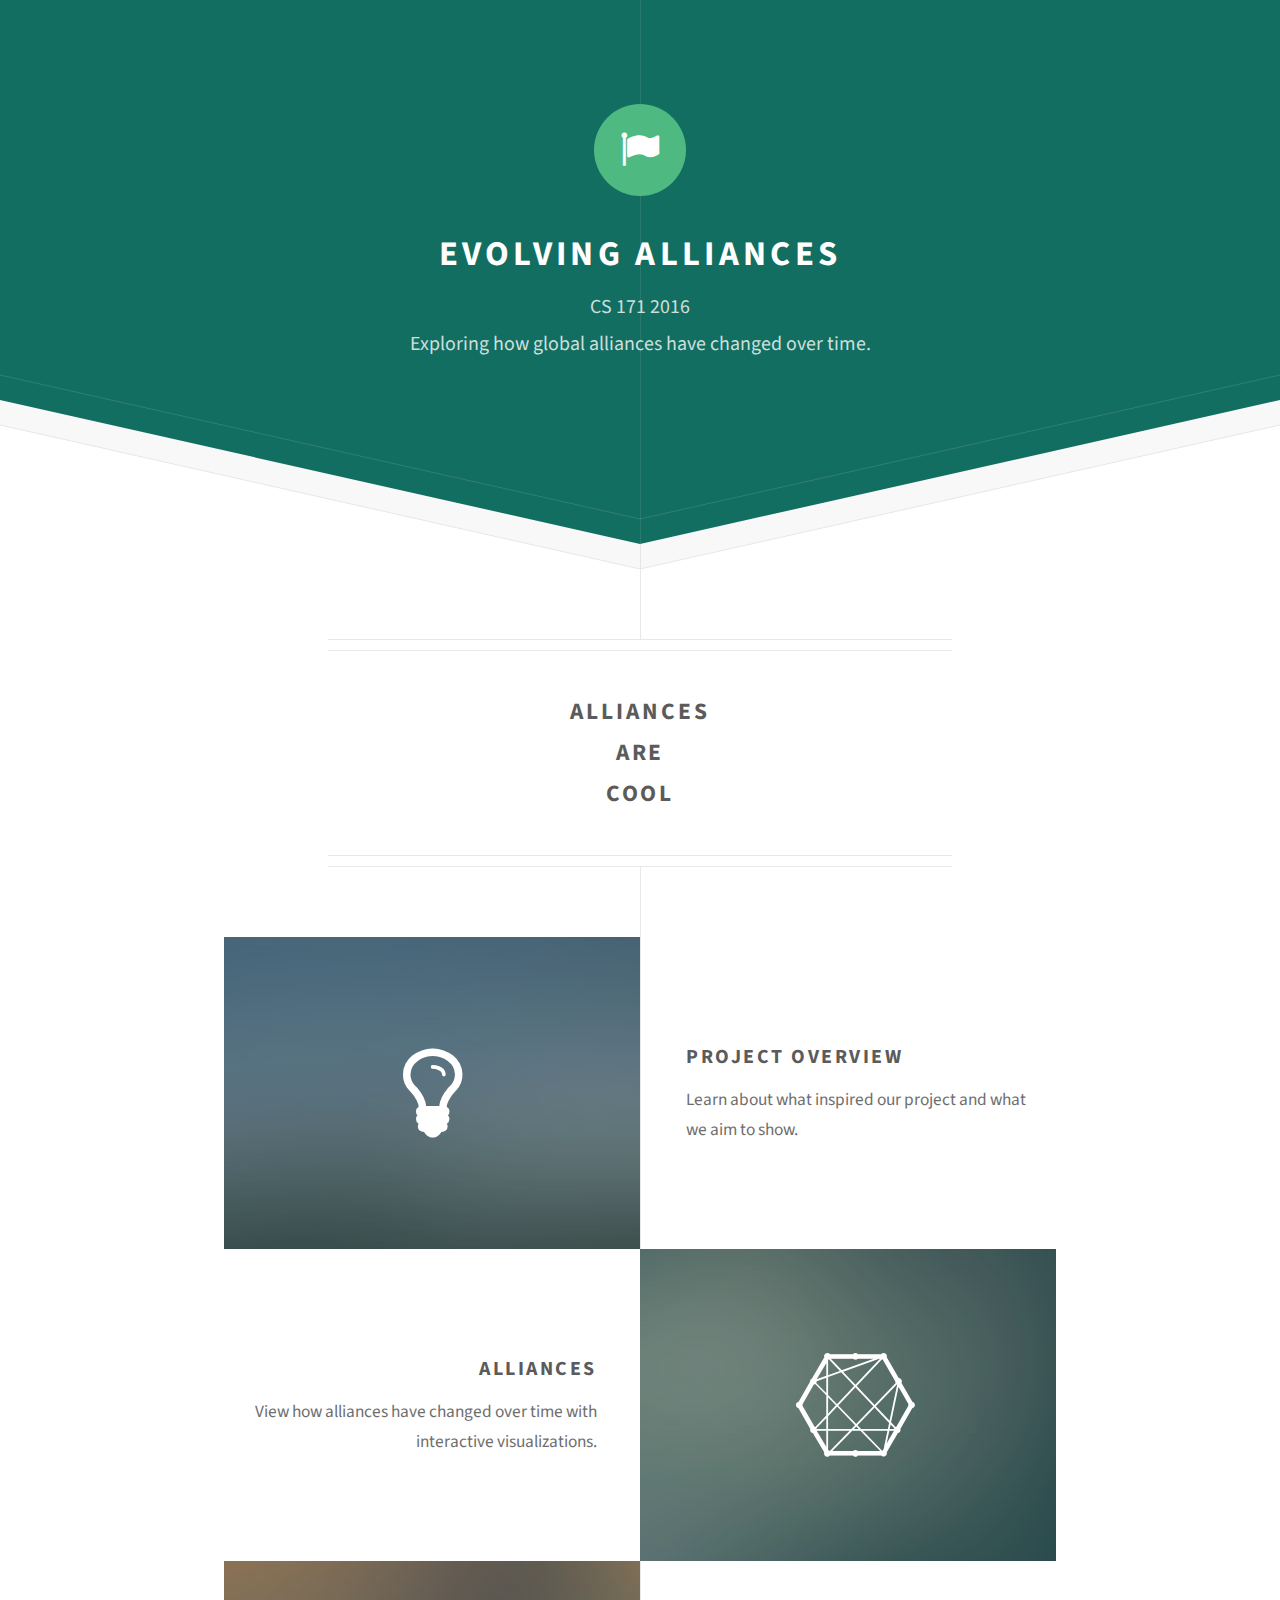
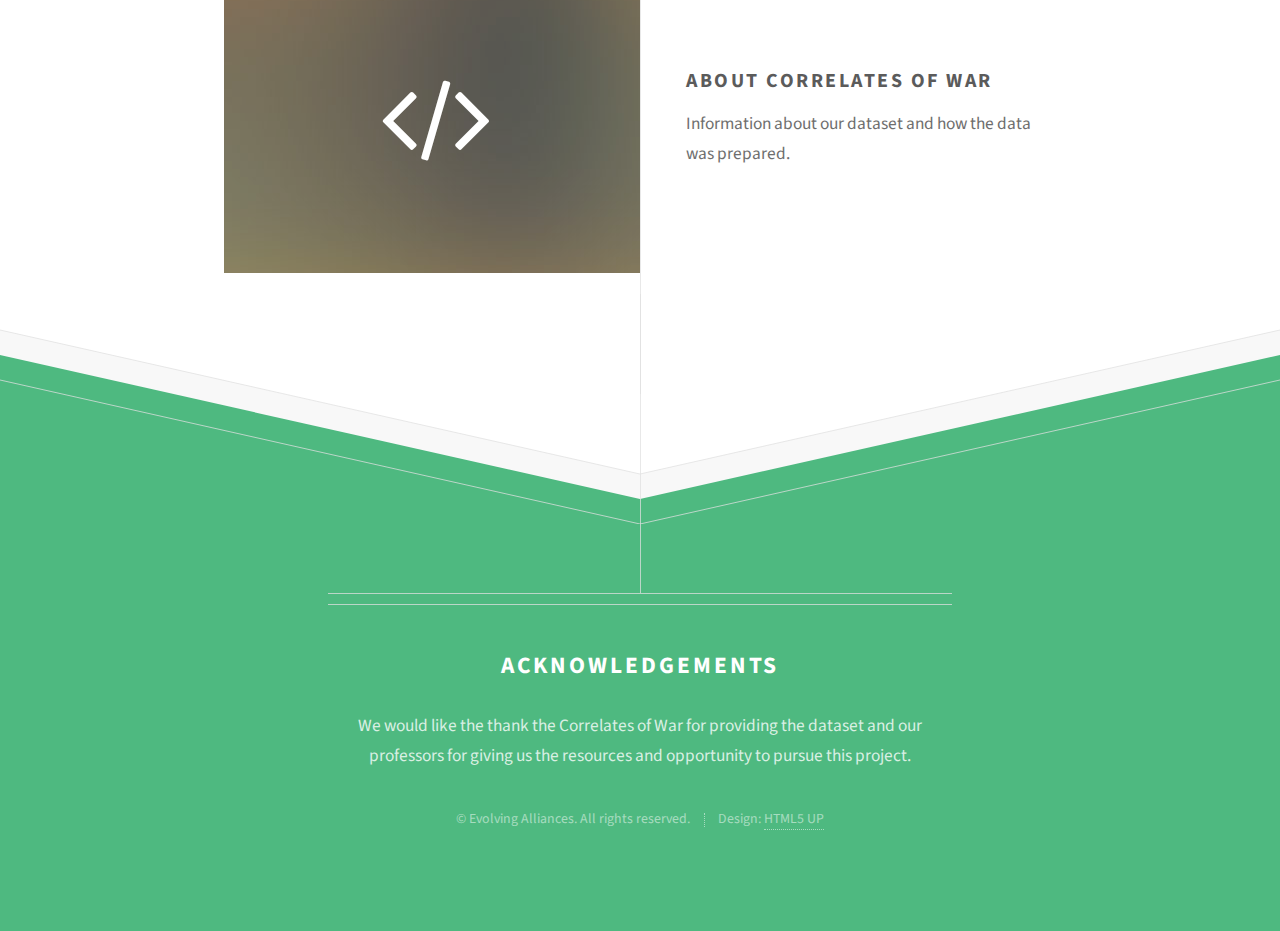
==== commit 9751d30b: "website design" ====
--- a/full-site/index.html
+++ b/full-site/index.html
@@ -6,7 +6,7 @@
 -->
 <html>
 	<head>
-		<title>Directive by HTML5 UP</title>
+		<title>Evolving Alliances</title>
 		<meta charset="utf-8" />
 		<meta name="viewport" content="width=device-width, initial-scale=1" />
 		<!--[if lte IE 8]><script src="assets/js/ie/html5shiv.js"></script><![endif]-->
@@ -20,7 +20,7 @@
 				<span class="logo icon fa-flag"></span>
 				<h1>Evolving Alliances</h1>
 				<p>CS 171 2016</p>
-				<p>blah blah</p>
+				<p>Exploring how global alliances have changed over time.</p>
 			</div>
 
 		<!-- Main -->
@@ -43,21 +43,21 @@
 						<a href="overview.html" class="image icon  fa-lightbulb-o"><img src="images/pic01.jpg" alt="" /></a>
 						<div class="content">
 							<h3>Project Overview</h3>
-							<p>Vitae natoque dictum etiam semper magnis enim feugiat amet curabitur tempor orci penatibus. Tellus erat mauris ipsum fermentum etiam vivamus eget. Nunc nibh morbi quis fusce lacus.</p>
+							<p>Learn about what inspired our project and what we aim to show.</p>
 						</div>
 					</section>
 					<section class="feature right">
 						<a href="map.html" class="image icon  fa-connectdevelop"><img src="images/pic02.jpg" alt="" /></a>
 						<div class="content">
 							<h3>Alliances</h3>
-							<p>Vitae natoque dictum etiam semper magnis enim feugiat amet curabitur tempor orci penatibus. Tellus erat mauris ipsum fermentum etiam vivamus eget. Nunc nibh morbi quis fusce lacus.</p>
+							<p>View how alliances have changed over time with interactive visualizations.</p>
 						</div>
 					</section>
 					<section class="feature left">
 						<a href="correlates.html" class="image icon fa-code"><img src="images/pic03.jpg" alt="" /></a>
 						<div class="content">
 							<h3>About Correlates of War</h3>
-							<p>Vitae natoque dictum etiam semper magnis enim feugiat amet curabitur tempor orci penatibus. Tellus erat mauris ipsum fermentum etiam vivamus eget. Nunc nibh morbi quis fusce lacus.</p>
+							<p>Information about our dataset and how the data was prepared.</p>
 						</div>
 					</section>
 				</div>
@@ -221,16 +221,16 @@
 						<h2>Acknowledgements</h2>
 					</header>
 
-					<p>Vitae natoque dictum etiam semper magnis enim feugiat amet curabitur tempor
-					orci penatibus. Tellus erat mauris ipsum fermentum etiam vivamus.</p>
-
-					<ul class="icons">
-						<li><a href="#" class="icon fa-twitter"><span class="label">Twitter</span></a></li>
-						<li><a href="#" class="icon fa-facebook"><span class="label">Facebook</span></a></li>
-						<li><a href="#" class="icon fa-instagram"><span class="label">Instagram</span></a></li>
-						<li><a href="#" class="icon fa-github"><span class="label">Github</span></a></li>
-						<li><a href="#" class="icon fa-dribbble"><span class="label">Dribbble</span></a></li>
-					</ul>
+					<p>We would like the thank the Correlates of War for providing the dataset and our professors for
+					giving us the resources and opportunity to pursue this project.</p>
+
+					<!--<ul class="icons">-->
+						<!--<li><a href="#" class="icon fa-twitter"><span class="label">Twitter</span></a></li>-->
+						<!--<li><a href="#" class="icon fa-facebook"><span class="label">Facebook</span></a></li>-->
+						<!--<li><a href="#" class="icon fa-instagram"><span class="label">Instagram</span></a></li>-->
+						<!--<li><a href="#" class="icon fa-github"><span class="label">Github</span></a></li>-->
+						<!--<li><a href="#" class="icon fa-dribbble"><span class="label">Dribbble</span></a></li>-->
+					<!--</ul>-->
 
 					<ul class="copyright">
 						<li>&copy; Evolving Alliances. All rights reserved.</li><li>Design: <a href="http://html5up.net">HTML5 UP</a></li>
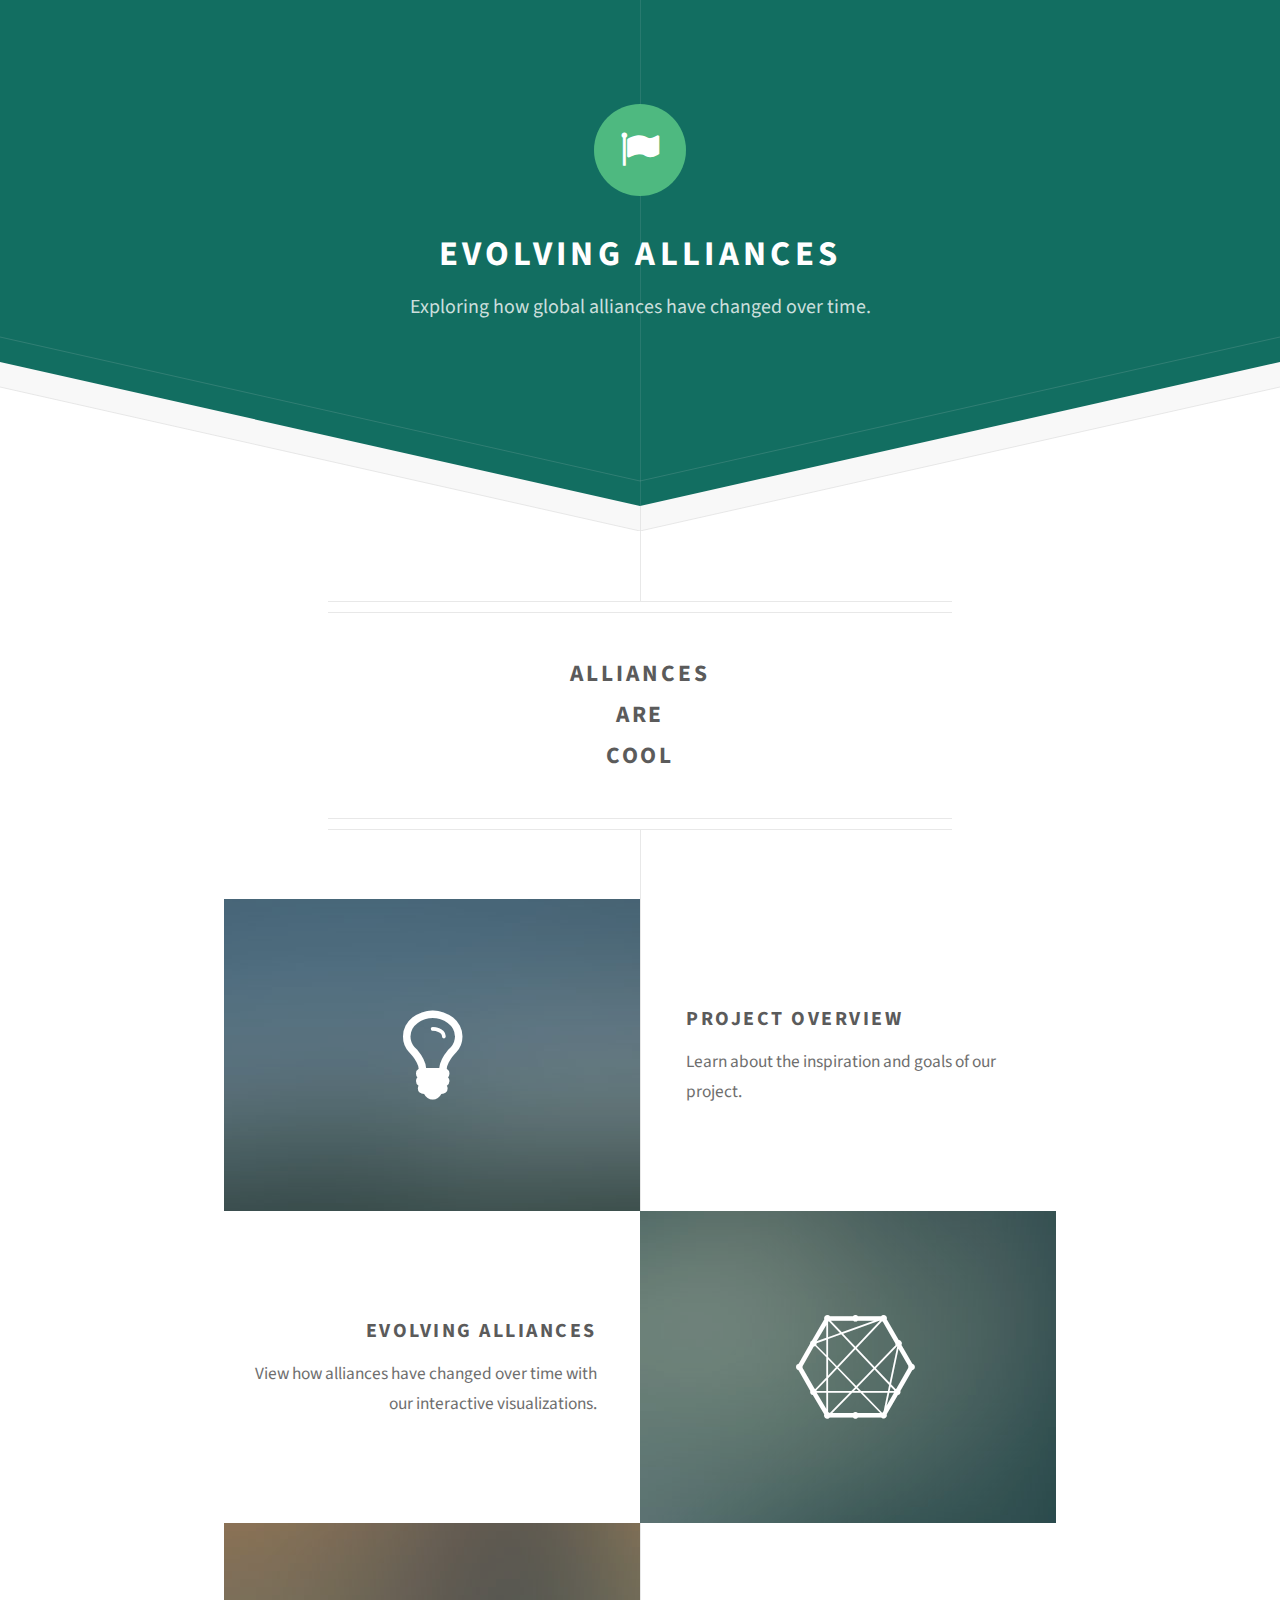
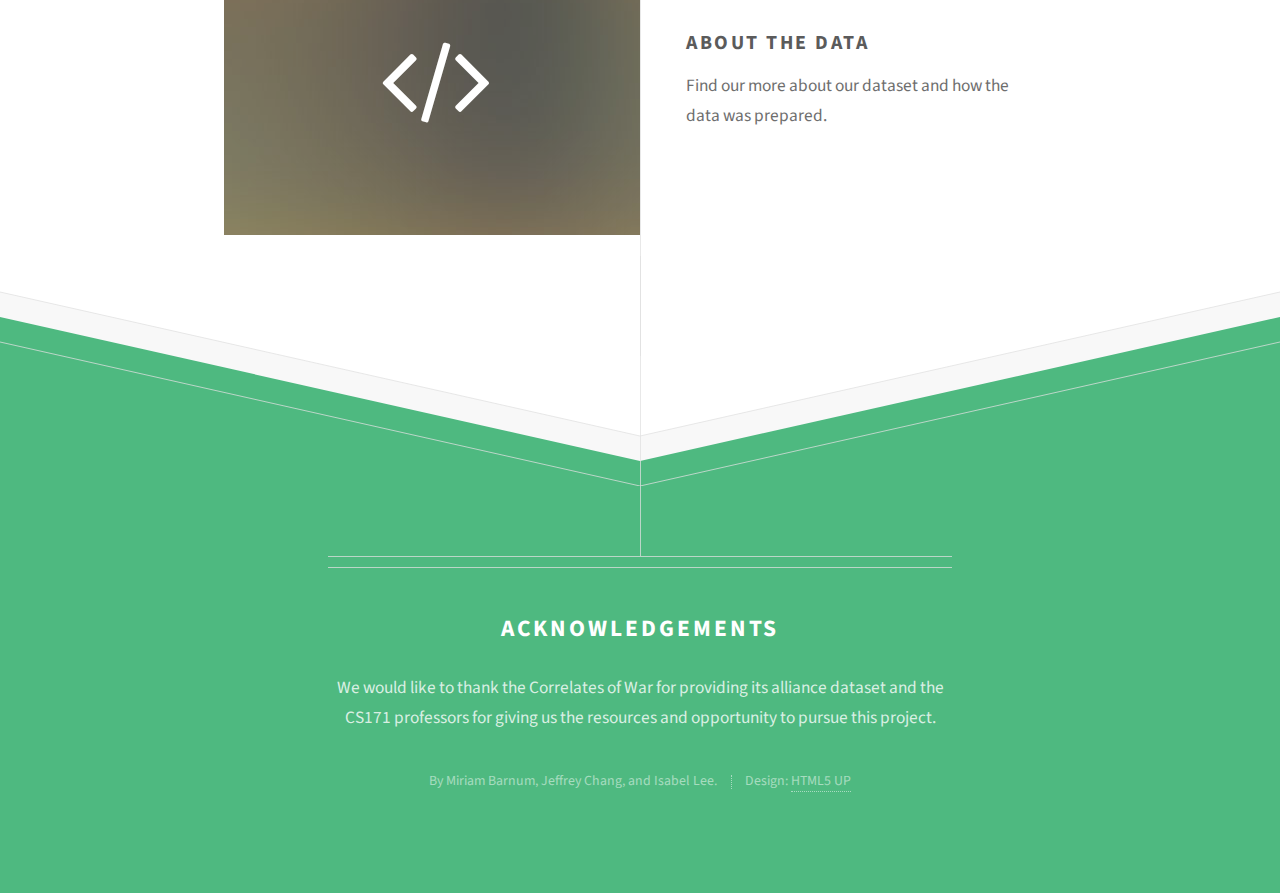
==== commit 6782c448: "formatting" ====
--- a/full-site/index.html
+++ b/full-site/index.html
@@ -19,7 +19,6 @@
 			<div id="header">
 				<span class="logo icon fa-flag"></span>
 				<h1>Evolving Alliances</h1>
-				<p>CS 171 2016</p>
 				<p>Exploring how global alliances have changed over time.</p>
 			</div>
 
@@ -43,21 +42,21 @@
 						<a href="overview.html" class="image icon  fa-lightbulb-o"><img src="images/pic01.jpg" alt="" /></a>
 						<div class="content">
 							<h3>Project Overview</h3>
-							<p>Learn about what inspired our project and what we aim to show.</p>
+							<p>Learn about the inspiration and goals of our project.</p>
 						</div>
 					</section>
 					<section class="feature right">
 						<a href="map.html" class="image icon  fa-connectdevelop"><img src="images/pic02.jpg" alt="" /></a>
 						<div class="content">
-							<h3>Alliances</h3>
-							<p>View how alliances have changed over time with interactive visualizations.</p>
+							<h3>Evolving Alliances</h3>
+							<p>View how alliances have changed over time with our interactive visualizations.</p>
 						</div>
 					</section>
 					<section class="feature left">
-						<a href="correlates.html" class="image icon fa-code"><img src="images/pic03.jpg" alt="" /></a>
+						<a href="data.html" class="image icon fa-code"><img src="images/pic03.jpg" alt="" /></a>
 						<div class="content">
-							<h3>About Correlates of War</h3>
-							<p>Information about our dataset and how the data was prepared.</p>
+							<h3>About the Data</h3>
+							<p>Find our more about our dataset and how the data was prepared.</p>
 						</div>
 					</section>
 				</div>
@@ -221,7 +220,7 @@
 						<h2>Acknowledgements</h2>
 					</header>
 
-					<p>We would like the thank the Correlates of War for providing the dataset and our professors for
+					<p>We would like to thank the Correlates of War for providing its alliance dataset and the CS171 professors for
 					giving us the resources and opportunity to pursue this project.</p>
 
 					<!--<ul class="icons">-->
@@ -233,7 +232,7 @@
 					<!--</ul>-->
 
 					<ul class="copyright">
-						<li>&copy; Evolving Alliances. All rights reserved.</li><li>Design: <a href="http://html5up.net">HTML5 UP</a></li>
+						<li>By Miriam Barnum, Jeffrey Chang, and Isabel Lee.</li><li>Design: <a href="http://html5up.net">HTML5 UP</a></li>
 					</ul>
 
 				</div>
